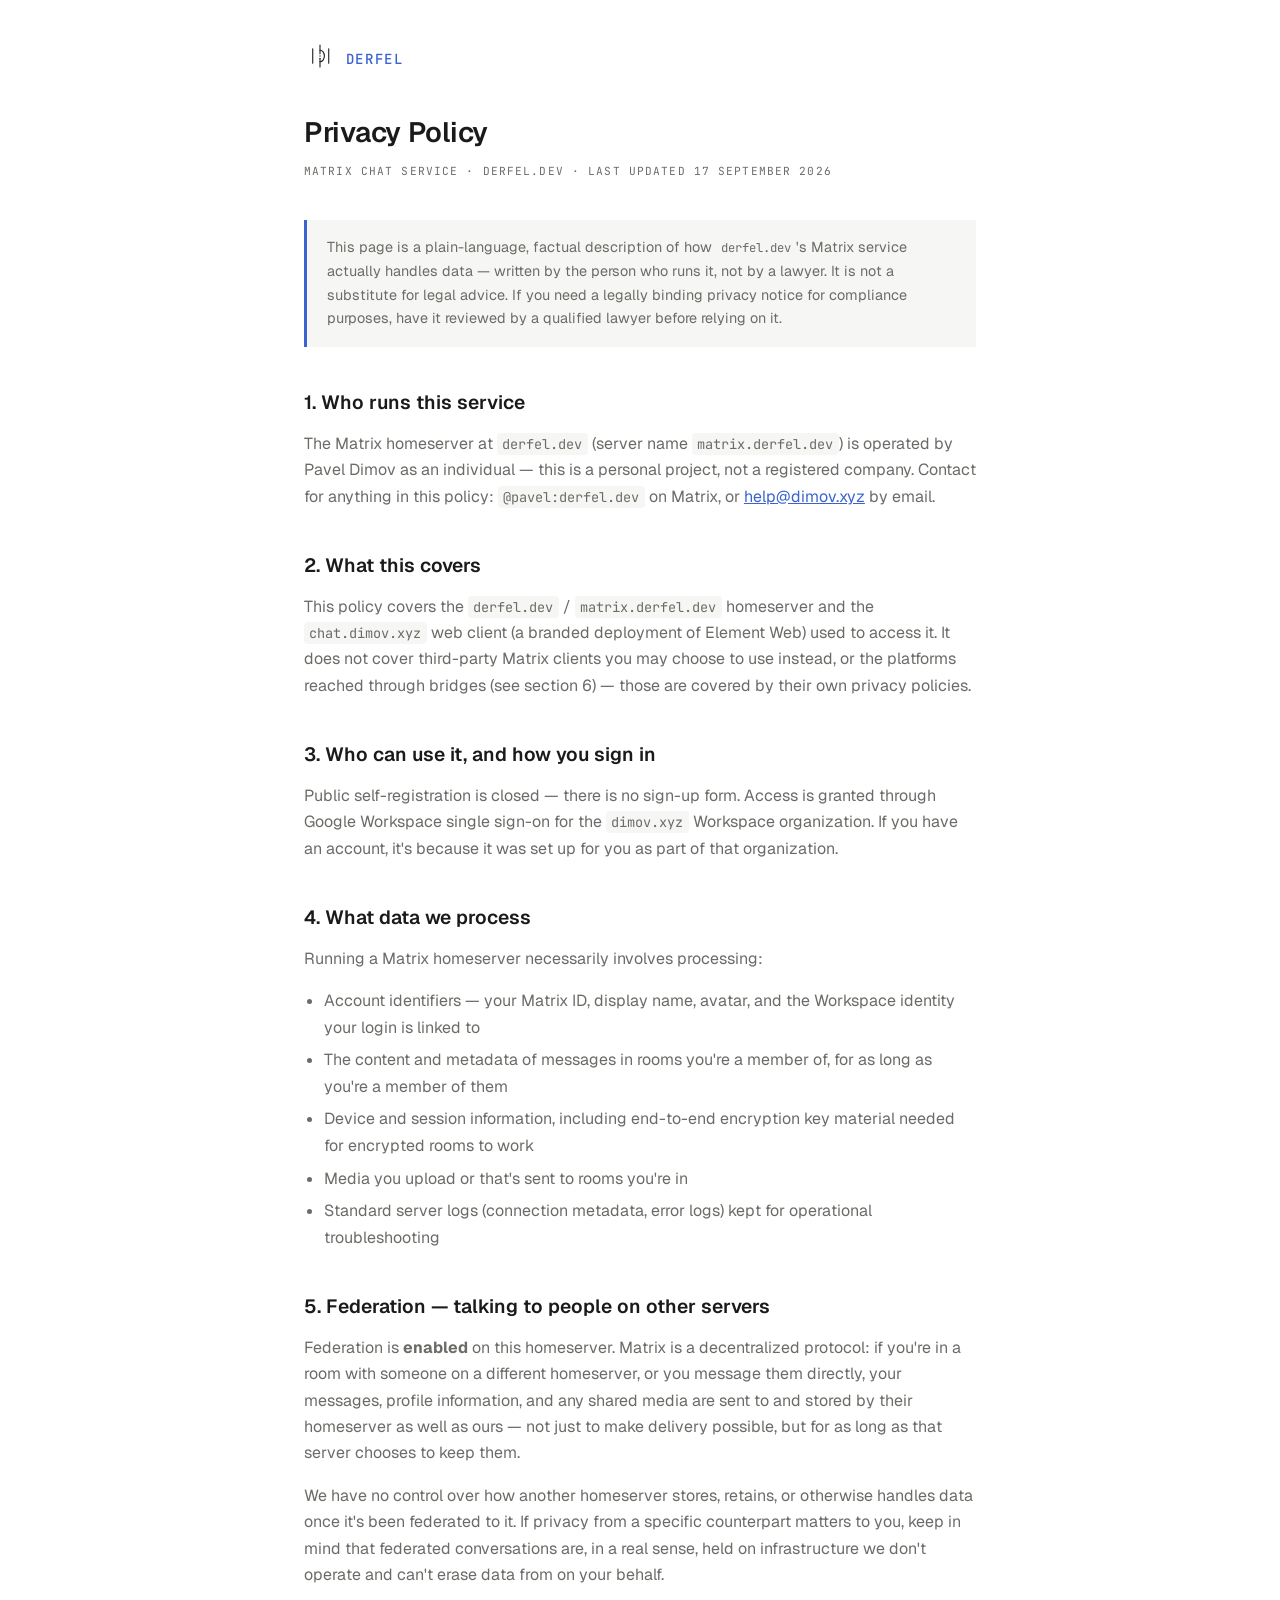
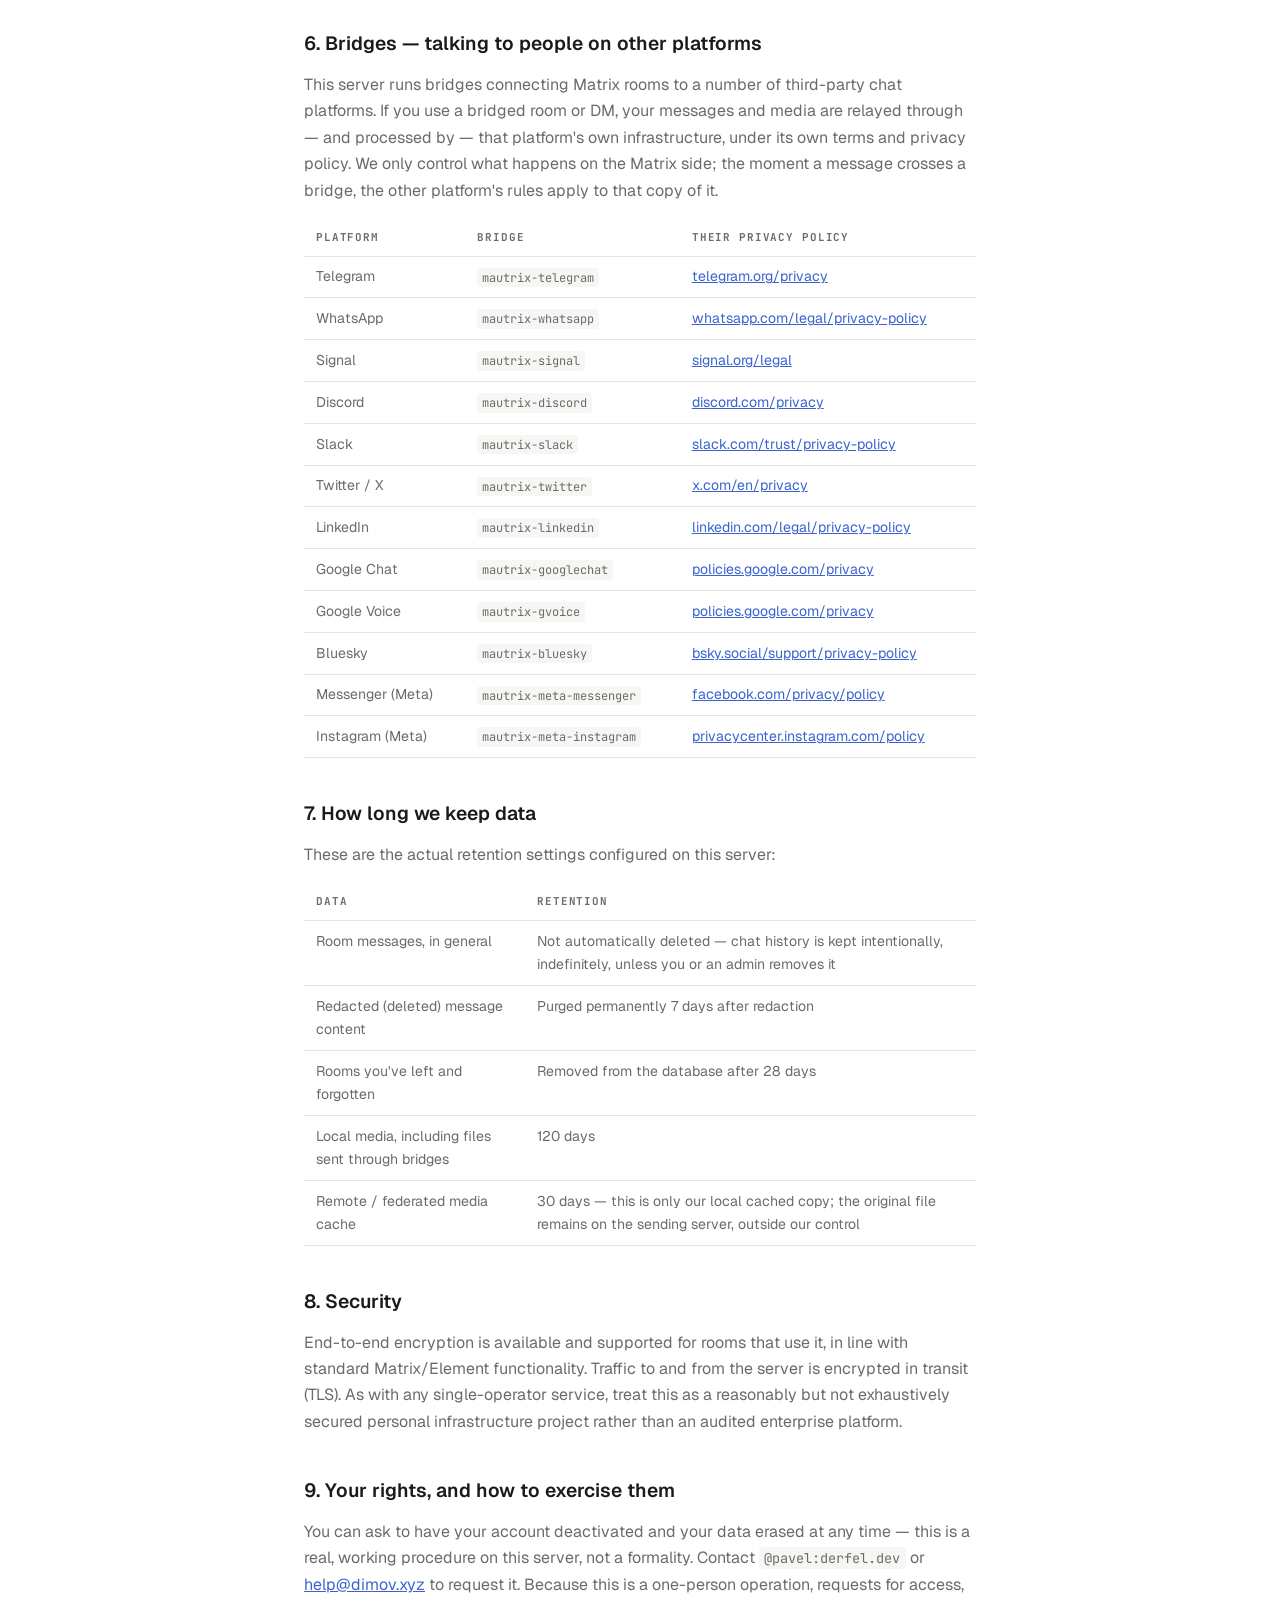
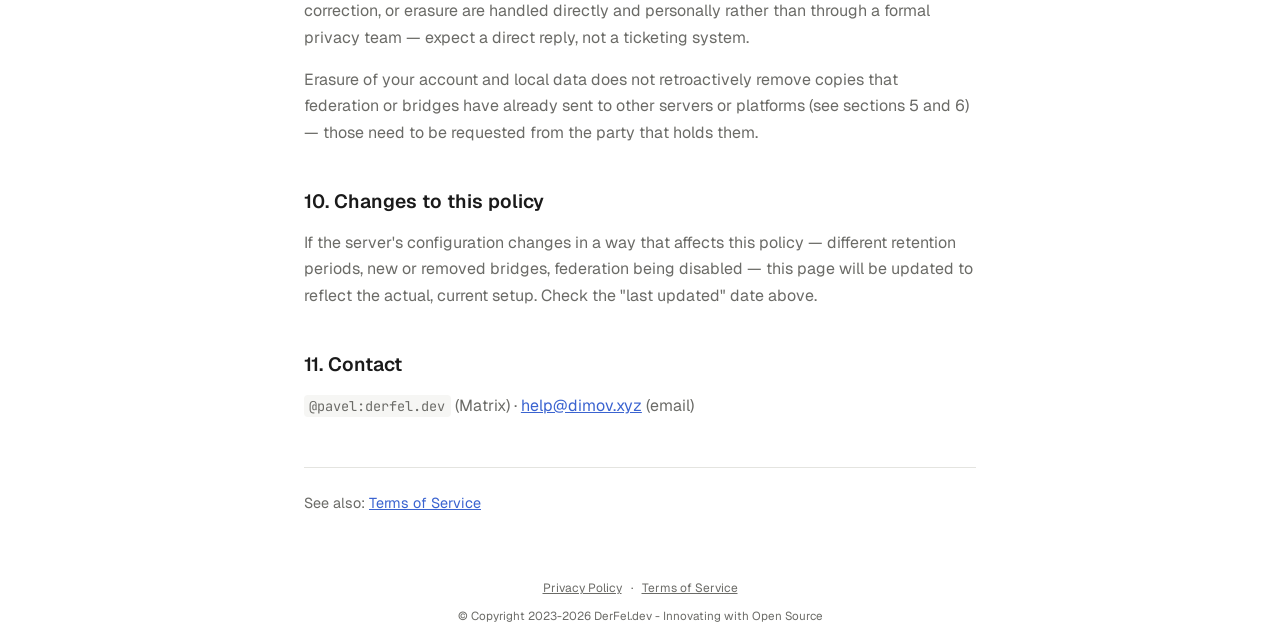
==== privacy-policy/index.html @ 2b3cd27b "Add Matrix-specific Privacy Policy and Terms of Service pages Covers the actual homeserver configura" ====
<!DOCTYPE html>
<html lang="en">

<head>
    <meta charset="UTF-8">
    <meta name="viewport" content="width=device-width, initial-scale=1.0">
    <title>Privacy Policy | DERFEL Matrix Chat</title>
    <meta name="description" content="Privacy Policy for the DERFEL Matrix homeserver at derfel.dev — federation, bridges, data retention, and how to request erasure.">
    <link rel="canonical" href="https://derfel.dev/privacy-policy/">

    <link rel="icon" type="image/svg+xml" href="/images/favicon.svg" media="(prefers-color-scheme: light)">
    <link rel="icon" type="image/svg+xml" href="/images/favicon-dark.svg" media="(prefers-color-scheme: dark)">
    <link rel="icon" type="image/png" sizes="32x32" href="/images/favicon-32x32.png">
    <link rel="apple-touch-icon" sizes="180x180" href="/images/apple-touch-icon.png">
    <link rel="manifest" href="/site.webmanifest">
    <meta name="color-scheme" content="light dark">
    <meta name="theme-color" content="#FFFFFF" media="(prefers-color-scheme: light)">
    <meta name="theme-color" content="#141414" media="(prefers-color-scheme: dark)">

    <link rel="stylesheet" href="/styles/style.css">

    <meta property="og:site_name" content="DERFEL">
    <meta property="og:type" content="website">
    <meta property="og:title" content="Privacy Policy | DERFEL Matrix Chat">
    <meta property="og:description" content="How the DERFEL Matrix homeserver at derfel.dev handles your data — federation, bridges, retention, and erasure requests.">
    <meta property="og:url" content="https://derfel.dev/privacy-policy/">
    <meta property="og:image" content="https://derfel.dev/images/derfel-og.jpg">
</head>

<body>
    <a class="site-header" href="/">
        <picture>
            <source srcset="/images/derfel-mark-dark.svg" media="(prefers-color-scheme: dark)">
            <img src="/images/derfel-mark.svg" alt="" width="44" height="44">
        </picture>
        <span class="wordmark">DERFEL</span>
    </a>

    <main class="page">
        <h1>Privacy Policy</h1>
        <p class="updated">Matrix chat service · derfel.dev · Last updated 17 September 2026</p>

        <div class="notice">
            This page is a plain-language, factual description of how <code>derfel.dev</code>'s
            Matrix service actually handles data — written by the person who runs it, not by a
            lawyer. It is not a substitute for legal advice. If you need a legally binding privacy
            notice for compliance purposes, have it reviewed by a qualified lawyer before relying
            on it.
        </div>

        <h2>1. Who runs this service</h2>
        <p>
            The Matrix homeserver at <code>derfel.dev</code> (server name <code>matrix.derfel.dev</code>)
            is operated by Pavel Dimov as an individual — this is a personal project, not a
            registered company. Contact for anything in this policy: <code>@pavel:derfel.dev</code>
            on Matrix, or <a href="mailto:help@dimov.xyz">help@dimov.xyz</a> by email.
        </p>

        <h2>2. What this covers</h2>
        <p>
            This policy covers the <code>derfel.dev</code> / <code>matrix.derfel.dev</code>
            homeserver and the <code>chat.dimov.xyz</code> web client (a branded deployment of
            Element Web) used to access it. It does not cover third-party Matrix clients you may
            choose to use instead, or the platforms reached through bridges (see section 6) —
            those are covered by their own privacy policies.
        </p>

        <h2>3. Who can use it, and how you sign in</h2>
        <p>
            Public self-registration is closed — there is no sign-up form. Access is granted
            through Google Workspace single sign-on for the <code>dimov.xyz</code> Workspace
            organization. If you have an account, it's because it was set up for you as part of
            that organization.
        </p>

        <h2>4. What data we process</h2>
        <p>Running a Matrix homeserver necessarily involves processing:</p>
        <ul>
            <li>Account identifiers — your Matrix ID, display name, avatar, and the Workspace
                identity your login is linked to</li>
            <li>The content and metadata of messages in rooms you're a member of, for as long as
                you're a member of them</li>
            <li>Device and session information, including end-to-end encryption key material
                needed for encrypted rooms to work</li>
            <li>Media you upload or that's sent to rooms you're in</li>
            <li>Standard server logs (connection metadata, error logs) kept for operational
                troubleshooting</li>
        </ul>

        <h2>5. Federation — talking to people on other servers</h2>
        <p>
            Federation is <strong>enabled</strong> on this homeserver. Matrix is a decentralized
            protocol: if you're in a room with someone on a different homeserver, or you message
            them directly, your messages, profile information, and any shared media are sent to
            and stored by their homeserver as well as ours — not just to make delivery possible,
            but for as long as that server chooses to keep them.
        </p>
        <p>
            We have no control over how another homeserver stores, retains, or otherwise handles
            data once it's been federated to it. If privacy from a specific counterpart matters to
            you, keep in mind that federated conversations are, in a real sense, held on
            infrastructure we don't operate and can't erase data from on your behalf.
        </p>

        <h2 id="bridges">6. Bridges — talking to people on other platforms</h2>
        <p>
            This server runs bridges connecting Matrix rooms to a number of third-party chat
            platforms. If you use a bridged room or DM, your messages and media are relayed
            through — and processed by — that platform's own infrastructure, under its own terms
            and privacy policy. We only control what happens on the Matrix side; the moment a
            message crosses a bridge, the other platform's rules apply to that copy of it.
        </p>
        <table>
            <thead>
                <tr><th>Platform</th><th>Bridge</th><th>Their privacy policy</th></tr>
            </thead>
            <tbody>
                <tr><td>Telegram</td><td><code>mautrix-telegram</code></td><td><a href="https://telegram.org/privacy" target="_blank" rel="noopener">telegram.org/privacy</a></td></tr>
                <tr><td>WhatsApp</td><td><code>mautrix-whatsapp</code></td><td><a href="https://www.whatsapp.com/legal/privacy-policy" target="_blank" rel="noopener">whatsapp.com/legal/privacy-policy</a></td></tr>
                <tr><td>Signal</td><td><code>mautrix-signal</code></td><td><a href="https://signal.org/legal/" target="_blank" rel="noopener">signal.org/legal</a></td></tr>
                <tr><td>Discord</td><td><code>mautrix-discord</code></td><td><a href="https://discord.com/privacy" target="_blank" rel="noopener">discord.com/privacy</a></td></tr>
                <tr><td>Slack</td><td><code>mautrix-slack</code></td><td><a href="https://slack.com/trust/privacy/privacy-policy" target="_blank" rel="noopener">slack.com/trust/privacy-policy</a></td></tr>
                <tr><td>Twitter / X</td><td><code>mautrix-twitter</code></td><td><a href="https://x.com/en/privacy" target="_blank" rel="noopener">x.com/en/privacy</a></td></tr>
                <tr><td>LinkedIn</td><td><code>mautrix-linkedin</code></td><td><a href="https://www.linkedin.com/legal/privacy-policy" target="_blank" rel="noopener">linkedin.com/legal/privacy-policy</a></td></tr>
                <tr><td>Google Chat</td><td><code>mautrix-googlechat</code></td><td><a href="https://policies.google.com/privacy" target="_blank" rel="noopener">policies.google.com/privacy</a></td></tr>
                <tr><td>Google Voice</td><td><code>mautrix-gvoice</code></td><td><a href="https://policies.google.com/privacy" target="_blank" rel="noopener">policies.google.com/privacy</a></td></tr>
                <tr><td>Bluesky</td><td><code>mautrix-bluesky</code></td><td><a href="https://bsky.social/about/support/privacy-policy" target="_blank" rel="noopener">bsky.social/support/privacy-policy</a></td></tr>
                <tr><td>Messenger (Meta)</td><td><code>mautrix-meta-messenger</code></td><td><a href="https://www.facebook.com/privacy/policy/" target="_blank" rel="noopener">facebook.com/privacy/policy</a></td></tr>
                <tr><td>Instagram (Meta)</td><td><code>mautrix-meta-instagram</code></td><td><a href="https://privacycenter.instagram.com/policy/" target="_blank" rel="noopener">privacycenter.instagram.com/policy</a></td></tr>
            </tbody>
        </table>

        <h2>7. How long we keep data</h2>
        <p>These are the actual retention settings configured on this server:</p>
        <table>
            <thead>
                <tr><th>Data</th><th>Retention</th></tr>
            </thead>
            <tbody>
                <tr><td>Room messages, in general</td><td>Not automatically deleted — chat history is kept intentionally, indefinitely, unless you or an admin removes it</td></tr>
                <tr><td>Redacted (deleted) message content</td><td>Purged permanently 7 days after redaction</td></tr>
                <tr><td>Rooms you've left and forgotten</td><td>Removed from the database after 28 days</td></tr>
                <tr><td>Local media, including files sent through bridges</td><td>120 days</td></tr>
                <tr><td>Remote / federated media cache</td><td>30 days — this is only our local cached copy; the original file remains on the sending server, outside our control</td></tr>
            </tbody>
        </table>

        <h2>8. Security</h2>
        <p>
            End-to-end encryption is available and supported for rooms that use it, in line with
            standard Matrix/Element functionality. Traffic to and from the server is encrypted in
            transit (TLS). As with any single-operator service, treat this as a reasonably but not
            exhaustively secured personal infrastructure project rather than an audited enterprise
            platform.
        </p>

        <h2>9. Your rights, and how to exercise them</h2>
        <p>
            You can ask to have your account deactivated and your data erased at any time — this
            is a real, working procedure on this server, not a formality. Contact
            <code>@pavel:derfel.dev</code> or <a href="mailto:help@dimov.xyz">help@dimov.xyz</a>
            to request it. Because this is a one-person operation, requests for access,
            correction, or erasure are handled directly and personally rather than through a
            formal privacy team — expect a direct reply, not a ticketing system.
        </p>
        <p>
            Erasure of your account and local data does not retroactively remove copies that
            federation or bridges have already sent to other servers or platforms (see sections 5
            and 6) — those need to be requested from the party that holds them.
        </p>

        <h2>10. Changes to this policy</h2>
        <p>
            If the server's configuration changes in a way that affects this policy — different
            retention periods, new or removed bridges, federation being disabled — this page will
            be updated to reflect the actual, current setup. Check the "last updated" date above.
        </p>

        <h2>11. Contact</h2>
        <p>
            <code>@pavel:derfel.dev</code> (Matrix) · <a href="mailto:help@dimov.xyz">help@dimov.xyz</a> (email)
        </p>

        <div class="see-also">
            See also: <a href="/terms-of-service/">Terms of Service</a>
        </div>
    </main>

    <footer>
        <div class="footer-links">
            <a href="/privacy-policy/">Privacy Policy</a>
            <span>·</span>
            <a href="/terms-of-service/">Terms of Service</a>
        </div>
        <small>
            &copy; Copyright 2023-2026 DerFel.dev - Innovating with Open Source
        </small>
    </footer>
</body>

</html>
---- styles/style.css ----
@import url("https://fonts.bunny.net/css2?family=Geist:wght@300;400;500;600;700&family=JetBrains+Mono:wght@400;500&display=swap");
* {
  margin: 0;
  padding: 0;
  box-sizing: border-box;
}

html {
  color-scheme: light dark;
}

body {
  font-size: 16px;
  font-family: 'Geist', sans-serif;
  color: #6B6B67;
  background-color: #FFFFFF;
  transition: background-color .3s ease, color .3s ease;
}

input, button {
  text-decoration: none;
  border: none;
}

input:focus, textarea:focus, select:focus {
  outline: none;
}

.wrapper {
  display: flex;
  flex-direction: column;
  justify-content: space-around;
  align-items: center;
  height: 100vh;
}

.container {
  width: 80%;
  max-width: 800px;
  margin-top: 3rem;
  display: flex;
  flex-direction: column;
  justify-content: center;
  align-items: center;
}

.container .logo {
  width: 280px;
  margin-bottom: 3rem;
}

@media (min-width: 768px) {
  .container .logo {
    width: 400px;
  }
}

.container .header h1 {
  text-align: center;
  font-weight: 300;
  margin-bottom: 1rem;
}

@media (min-width: 768px) {
  .container .header h1 {
    font-size: 2rem;
  }
}

.container .header b {
  font-family: 'JetBrains Mono', ui-monospace, monospace;
  font-weight: 500;
  letter-spacing: .12em;
  color: #3A63D0;
}

.container .header p {
  color: #3A63D0;
}

.container .header p {
  text-align: center;
  font-size: 16px;
  margin-bottom: 1.5rem;
}

@media (min-width: 768px) {
  .container .header p {
    font-size: 20px;
  }
}

.container .header .brand-tag {
  font-family: 'JetBrains Mono', ui-monospace, monospace;
  font-size: 11px;
  font-weight: 400;
  letter-spacing: .16em;
  color: #6B6B67;
  margin-top: -.5rem;
}

.container form {
  width: 70%;
  display: flex;
  flex-direction: column;
  justify-content: center;
  align-items: center;
}

@media (min-width: 768px) {
  .container form {
    flex-direction: row;
    justify-content: space-between;
    margin-bottom: 1.5rem;
  }
}

.container form .form-control {
  position: relative;
  width: 100%;
}

@media (min-width: 768px) {
  .container form .form-control {
    width: 70%;
  }
}

.container form .form-control input {
  width: 100%;
  padding: .8rem 2rem;
  border-radius: 2rem;
  border: 1px solid #c2d3ff;
  font-size: 14px;
}

.container form .form-control input::placeholder {
  color: #6B6B67;
  opacity: 0.4;
}

.container form .form-control small {
  position: absolute;
  top: 46px;
  left: 0px;
  color: #ff5263;
  width: 100%;
  text-align: center;
  padding-top: 4px;
  visibility: hidden;
}

@media (min-width: 768px) {
  .container form .form-control small {
    text-align: left;
    left: 30px;
  }
}

.container form .form-control.error input {
  border-color: #ff5263;
  margin-bottom: 1rem;
}

@media (min-width: 768px) {
  .container form .form-control.error input {
    margin-bottom: 0;
  }
}

.container form .form-control.error small {
  visibility: visible;
  font-size: 10px;
}

.container form button {
  cursor: pointer;
  margin-top: 1rem;
  width: 100%;
  padding: .8rem 0;
  border-radius: 2rem;
  background-color: #3A63D0;
  color: white;
  font-size: 14px;
  box-shadow: 6px 8px 10px rgba(170, 170, 170, 0.5);
}

@media (min-width: 768px) {
  .container form button {
    width: 30%;
    margin-left: 1rem;
    margin-top: 0;
    font-size: 16px;
  }
}

.container img {
  width: 80%;
  max-width: 700px;
  margin: 3rem 0 3rem;
}

footer {
  margin-bottom: 1rem;
  font-size: 14px;
}

footer small {
  display: block;
  text-align: center;
}

footer .social {
  display: flex;
  justify-content: center;
  align-items: center;
}

footer .social .social-link {
  display: inline-flex;
  align-items: center;
  justify-content: center;
  width: 2.75rem;
  height: 2.75rem;
  border-radius: 50%;
  border: 1px solid #8C8C87;
  color: #3A63D0;
  margin: 0 .5rem 1rem;
}

footer .social .social-link svg {
  display: block;
  width: 20px;
  height: 20px;
  fill: currentColor;
}

footer .social .social-link:hover,
footer .social .social-link:focus-visible {
  color: white;
  background-color: #3A63D0;
  outline: 2px solid #3A63D0;
  outline-offset: 2px;
}

.footer-links {
  text-align: center;
  font-size: 12px;
  margin-bottom: .75rem;
}

.footer-links a {
  color: #6B6B67;
  text-decoration: underline;
}

.footer-links span {
  color: #6B6B67;
  margin: 0 .5em;
}

/* Content pages (privacy policy, terms of service) */
.site-header {
  display: flex;
  align-items: center;
  gap: .6em;
  max-width: 720px;
  margin: 0 auto;
  padding: 2.5rem 1.5rem 0;
  text-decoration: none;
}

.site-header img {
  width: 32px;
  height: 32px;
}

.site-header .wordmark {
  font-family: 'JetBrains Mono', ui-monospace, monospace;
  font-weight: 500;
  letter-spacing: .12em;
  font-size: 14px;
  color: #3A63D0;
  text-decoration: none;
}

.page {
  max-width: 720px;
  margin: 0 auto;
  padding: 2rem 1.5rem 4rem;
  line-height: 1.65;
}

.page h1 {
  font-size: 1.75rem;
  font-weight: 600;
  letter-spacing: -.01em;
  margin-bottom: .4rem;
  color: #1A1A1A;
}

.page .updated {
  font-family: 'JetBrains Mono', ui-monospace, monospace;
  font-size: .7rem;
  letter-spacing: .1em;
  text-transform: uppercase;
  color: #6B6B67;
  margin-bottom: 2.5rem;
}

.page h2 {
  font-size: 1.2rem;
  font-weight: 600;
  margin: 2.5rem 0 .75rem;
  color: #1A1A1A;
}

.page h3 {
  font-size: 1rem;
  font-weight: 600;
  margin: 1.5rem 0 .5rem;
  color: #1A1A1A;
}

.page p, .page ul, .page ol {
  margin-bottom: 1rem;
}

.page ul, .page ol {
  padding-left: 1.25rem;
}

.page li {
  margin-bottom: .4rem;
}

.page a {
  color: #3A63D0;
}

.page table {
  width: 100%;
  border-collapse: collapse;
  margin: .5rem 0 1.5rem;
  font-size: .88rem;
}

.page th, .page td {
  text-align: left;
  padding: .55rem .75rem;
  border-bottom: 1px solid #E4E4E0;
  vertical-align: top;
}

.page th {
  font-family: 'JetBrains Mono', ui-monospace, monospace;
  font-size: .68rem;
  letter-spacing: .08em;
  text-transform: uppercase;
  color: #6B6B67;
}

.page code {
  font-family: 'JetBrains Mono', ui-monospace, monospace;
  font-size: .85em;
  background: #F6F6F4;
  padding: .15em .4em;
  border-radius: 4px;
}

.page .notice {
  background: #F6F6F4;
  border-left: 3px solid #3A63D0;
  padding: 1rem 1.25rem;
  margin: 1.5rem 0;
  font-size: .9rem;
}

.page .see-also {
  margin-top: 3rem;
  padding-top: 1.5rem;
  border-top: 1px solid #E4E4E0;
  font-size: .9rem;
}

@media (prefers-color-scheme: dark) {
  body {
    background-color: #141414;
    color: #8C8C87;
  }

  .container .header b {
    color: #7AA2F7;
  }

  .container .header p {
    color: #7AA2F7;
  }

  .container .header .brand-tag {
    color: #8C8C87;
  }

  footer .social .social-link {
    border-color: #6B6B67;
    color: #7AA2F7;
  }

  footer .social .social-link:hover,
  footer .social .social-link:focus-visible {
    color: #141414;
    background-color: #7AA2F7;
    outline-color: #7AA2F7;
  }

  .site-header .wordmark {
    color: #7AA2F7;
  }

  .page h1, .page h2, .page h3 {
    color: #E8E8E5;
  }

  .page .updated {
    color: #8C8C87;
  }

  .page a {
    color: #7AA2F7;
  }

  .page th, .page td {
    border-bottom-color: #2B2B2B;
  }

  .page code {
    background: #191919;
  }

  .page .notice {
    background: #191919;
    border-left-color: #7AA2F7;
  }

  .page .see-also {
    border-top-color: #2B2B2B;
  }

  .footer-links a {
    color: #8C8C87;
  }
}
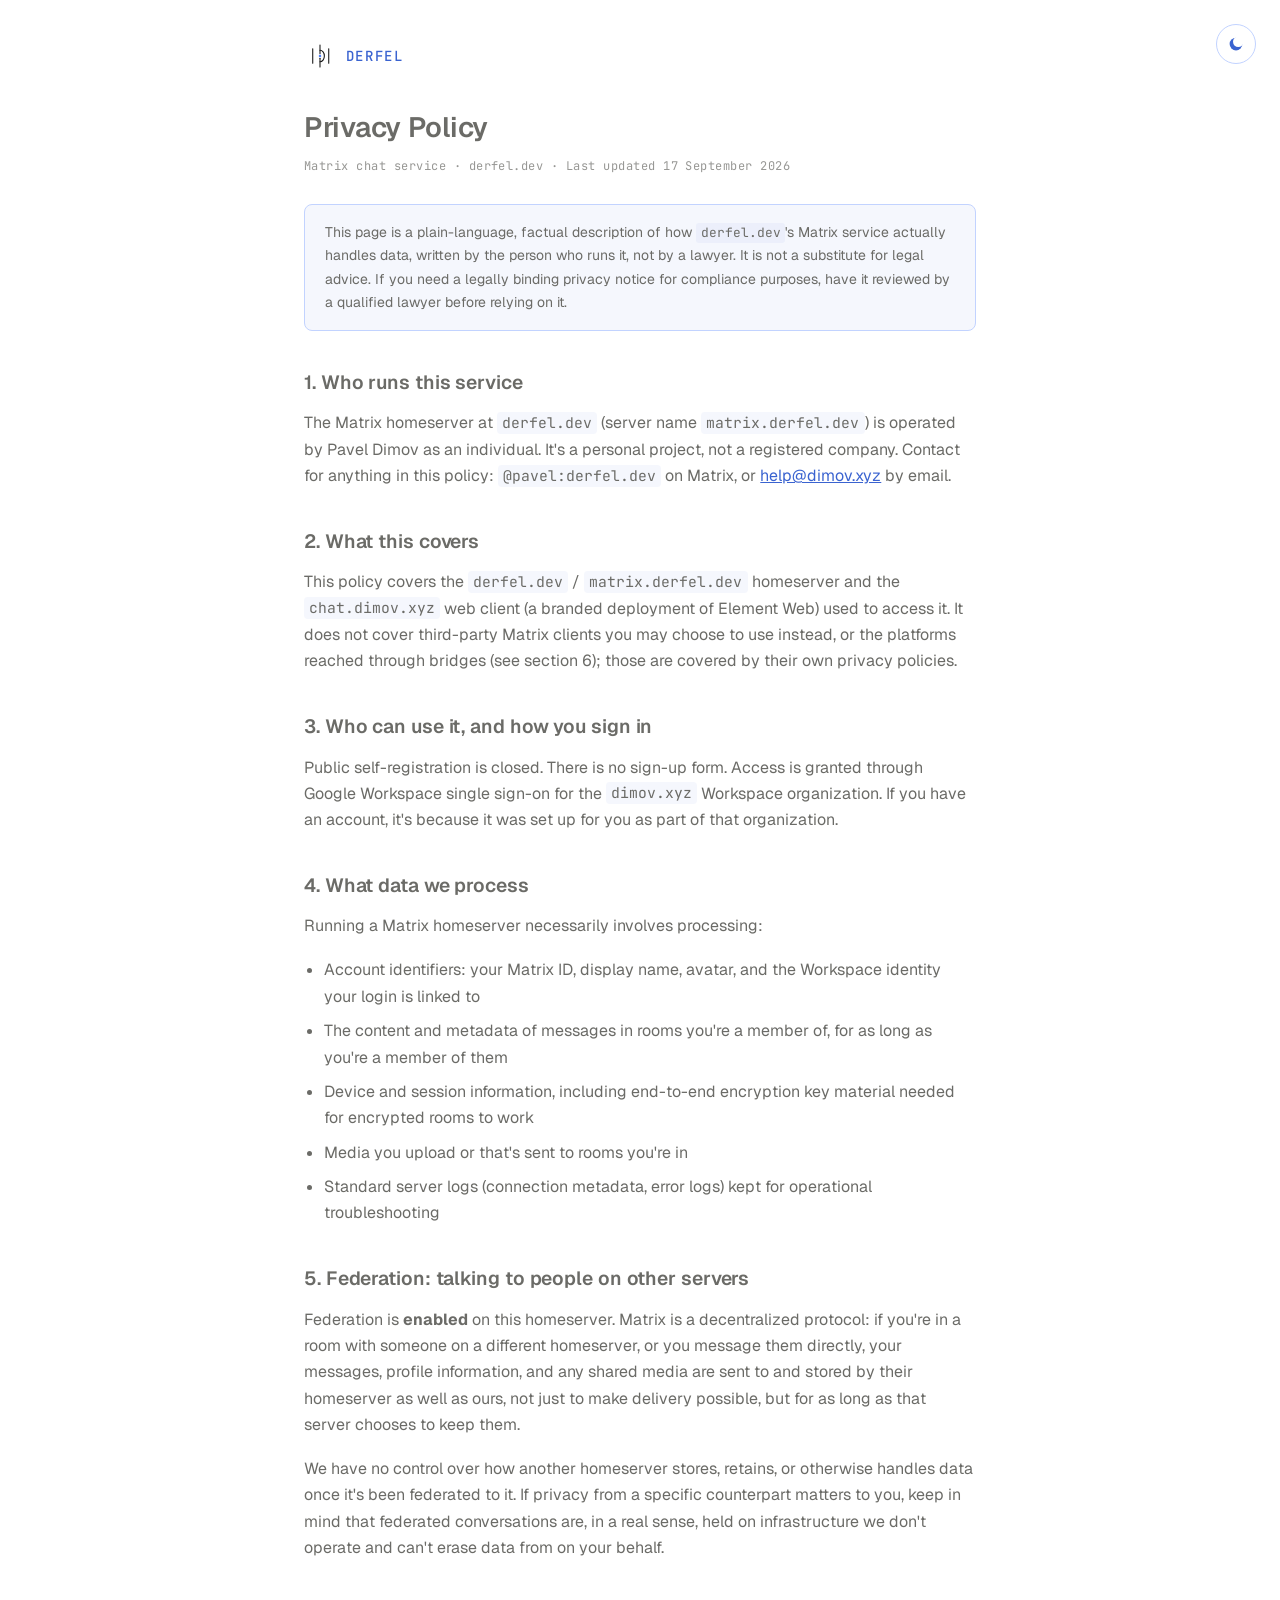
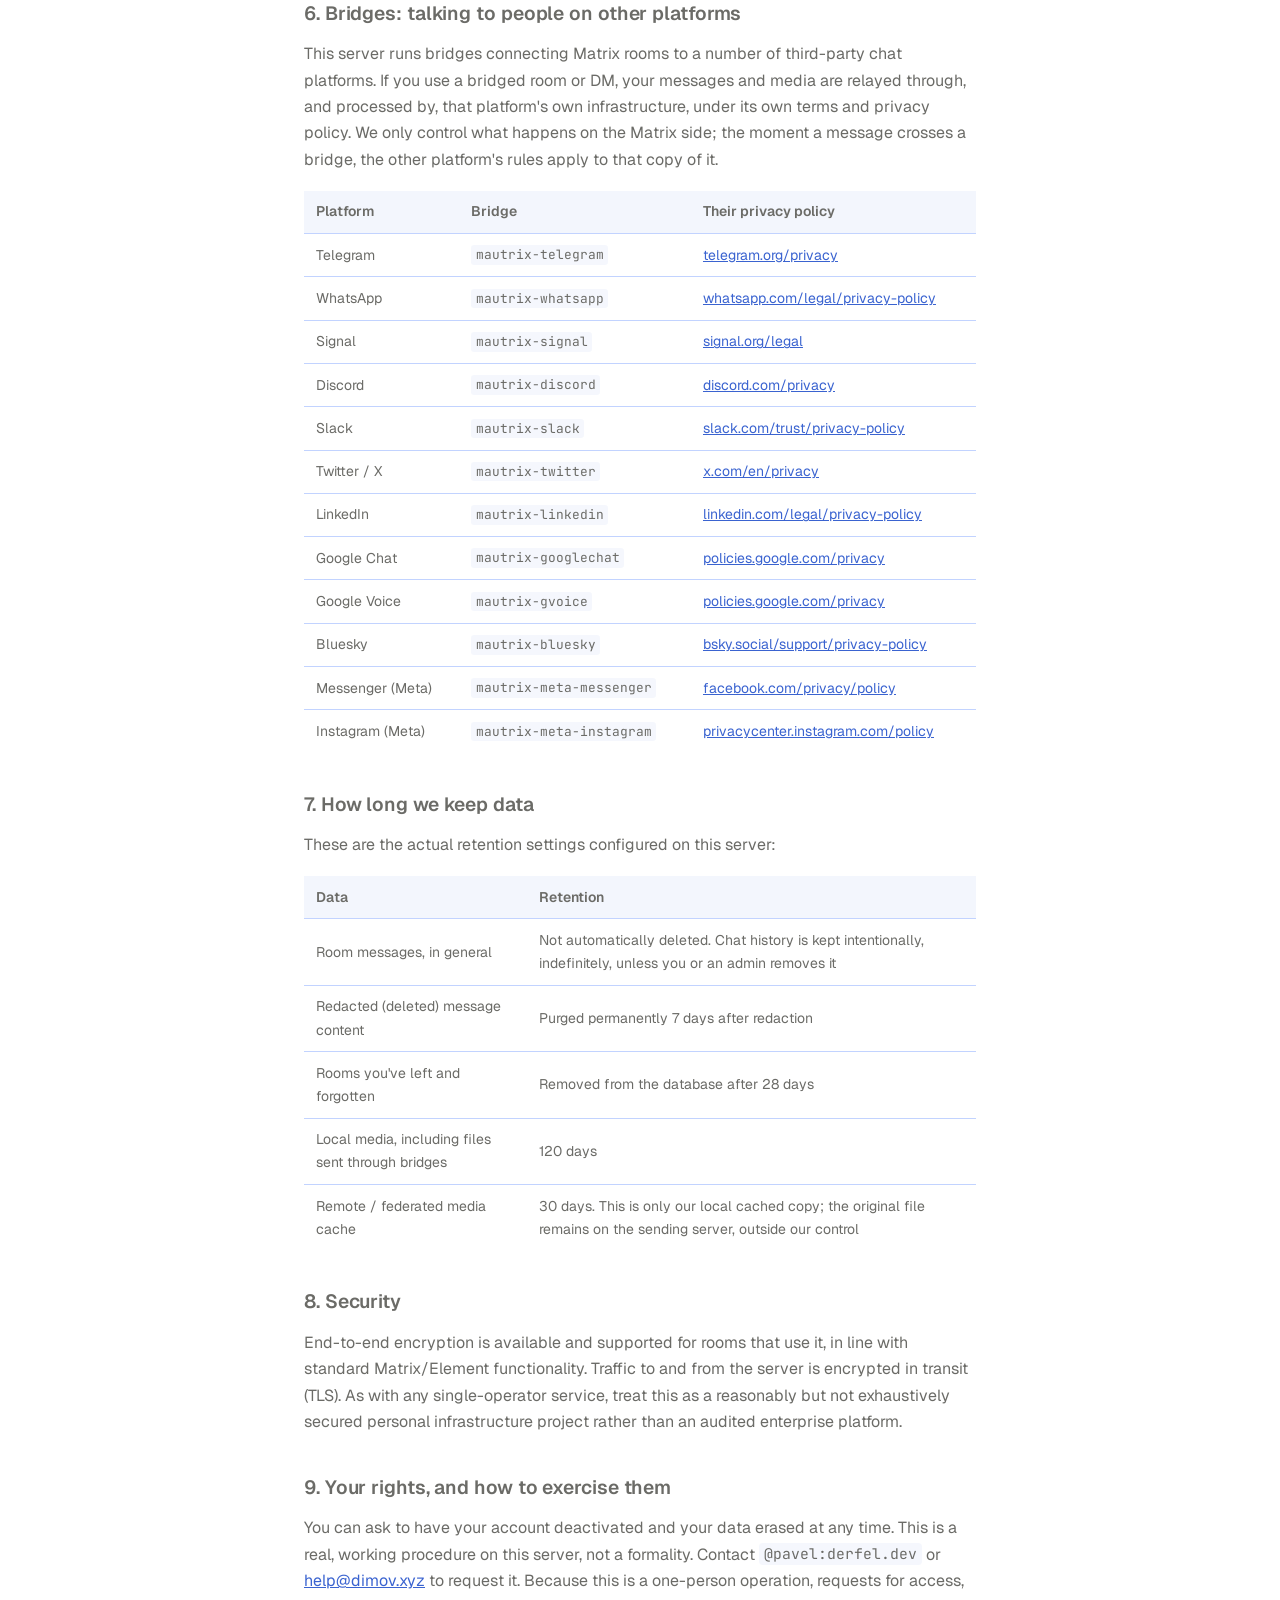
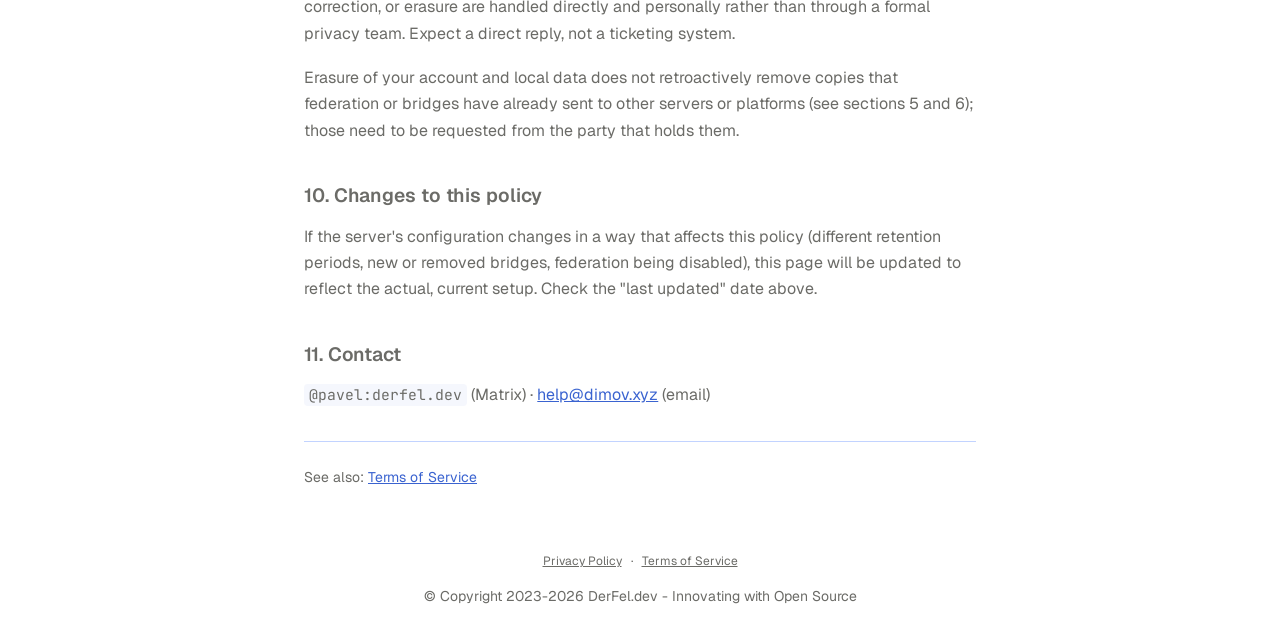
==== commit 9c5b676e: "Redesign: animated logo, theme toggle, and reworked legal pages Implements the design handoff bundle" ====
--- a/privacy-policy/index.html
+++ b/privacy-policy/index.html
@@ -18,6 +18,7 @@
     <meta name="theme-color" content="#141414" media="(prefers-color-scheme: dark)">
 
     <link rel="stylesheet" href="/styles/style.css">
+    <script src="/scripts/theme.js"></script>
 
     <meta property="og:site_name" content="DERFEL">
     <meta property="og:type" content="website">
@@ -25,177 +26,201 @@
     <meta property="og:description" content="How the DERFEL Matrix homeserver at derfel.dev handles your data — federation, bridges, retention, and erasure requests.">
     <meta property="og:url" content="https://derfel.dev/privacy-policy/">
     <meta property="og:image" content="https://derfel.dev/images/derfel-og.jpg">
+
+    <meta name="twitter:card" content="summary_large_image">
+    <meta name="twitter:title" content="Privacy Policy | DERFEL Matrix Chat">
+    <meta name="twitter:description" content="How the DERFEL Matrix homeserver at derfel.dev handles your data — federation, bridges, retention, and erasure requests.">
+    <meta name="twitter:image" content="https://derfel.dev/images/derfel-og.jpg">
+
+    <script type="application/ld+json">
+    {
+      "@context": "https://schema.org",
+      "@type": "WebPage",
+      "name": "Privacy Policy",
+      "url": "https://derfel.dev/privacy-policy/",
+      "dateModified": "2026-09-17",
+      "isPartOf": { "@type": "WebSite", "name": "DERFEL", "url": "https://derfel.dev" }
+    }
+    </script>
 </head>
 
 <body>
-    <a class="site-header" href="/">
-        <picture>
-            <source srcset="/images/derfel-mark-dark.svg" media="(prefers-color-scheme: dark)">
-            <img src="/images/derfel-mark.svg" alt="" width="44" height="44">
-        </picture>
-        <span class="wordmark">DERFEL</span>
-    </a>
-
-    <main class="page">
-        <h1>Privacy Policy</h1>
-        <p class="updated">Matrix chat service · derfel.dev · Last updated 17 September 2026</p>
-
-        <div class="notice">
-            This page is a plain-language, factual description of how <code>derfel.dev</code>'s
-            Matrix service actually handles data — written by the person who runs it, not by a
-            lawyer. It is not a substitute for legal advice. If you need a legally binding privacy
-            notice for compliance purposes, have it reviewed by a qualified lawyer before relying
-            on it.
-        </div>
-
-        <h2>1. Who runs this service</h2>
-        <p>
-            The Matrix homeserver at <code>derfel.dev</code> (server name <code>matrix.derfel.dev</code>)
-            is operated by Pavel Dimov as an individual — this is a personal project, not a
-            registered company. Contact for anything in this policy: <code>@pavel:derfel.dev</code>
-            on Matrix, or <a href="mailto:help@dimov.xyz">help@dimov.xyz</a> by email.
-        </p>
-
-        <h2>2. What this covers</h2>
-        <p>
-            This policy covers the <code>derfel.dev</code> / <code>matrix.derfel.dev</code>
-            homeserver and the <code>chat.dimov.xyz</code> web client (a branded deployment of
-            Element Web) used to access it. It does not cover third-party Matrix clients you may
-            choose to use instead, or the platforms reached through bridges (see section 6) —
-            those are covered by their own privacy policies.
-        </p>
-
-        <h2>3. Who can use it, and how you sign in</h2>
-        <p>
-            Public self-registration is closed — there is no sign-up form. Access is granted
-            through Google Workspace single sign-on for the <code>dimov.xyz</code> Workspace
-            organization. If you have an account, it's because it was set up for you as part of
-            that organization.
-        </p>
-
-        <h2>4. What data we process</h2>
-        <p>Running a Matrix homeserver necessarily involves processing:</p>
-        <ul>
-            <li>Account identifiers — your Matrix ID, display name, avatar, and the Workspace
-                identity your login is linked to</li>
-            <li>The content and metadata of messages in rooms you're a member of, for as long as
-                you're a member of them</li>
-            <li>Device and session information, including end-to-end encryption key material
-                needed for encrypted rooms to work</li>
-            <li>Media you upload or that's sent to rooms you're in</li>
-            <li>Standard server logs (connection metadata, error logs) kept for operational
-                troubleshooting</li>
-        </ul>
-
-        <h2>5. Federation — talking to people on other servers</h2>
-        <p>
-            Federation is <strong>enabled</strong> on this homeserver. Matrix is a decentralized
-            protocol: if you're in a room with someone on a different homeserver, or you message
-            them directly, your messages, profile information, and any shared media are sent to
-            and stored by their homeserver as well as ours — not just to make delivery possible,
-            but for as long as that server chooses to keep them.
-        </p>
-        <p>
-            We have no control over how another homeserver stores, retains, or otherwise handles
-            data once it's been federated to it. If privacy from a specific counterpart matters to
-            you, keep in mind that federated conversations are, in a real sense, held on
-            infrastructure we don't operate and can't erase data from on your behalf.
-        </p>
-
-        <h2 id="bridges">6. Bridges — talking to people on other platforms</h2>
-        <p>
-            This server runs bridges connecting Matrix rooms to a number of third-party chat
-            platforms. If you use a bridged room or DM, your messages and media are relayed
-            through — and processed by — that platform's own infrastructure, under its own terms
-            and privacy policy. We only control what happens on the Matrix side; the moment a
-            message crosses a bridge, the other platform's rules apply to that copy of it.
-        </p>
-        <table>
-            <thead>
-                <tr><th>Platform</th><th>Bridge</th><th>Their privacy policy</th></tr>
-            </thead>
-            <tbody>
-                <tr><td>Telegram</td><td><code>mautrix-telegram</code></td><td><a href="https://telegram.org/privacy" target="_blank" rel="noopener">telegram.org/privacy</a></td></tr>
-                <tr><td>WhatsApp</td><td><code>mautrix-whatsapp</code></td><td><a href="https://www.whatsapp.com/legal/privacy-policy" target="_blank" rel="noopener">whatsapp.com/legal/privacy-policy</a></td></tr>
-                <tr><td>Signal</td><td><code>mautrix-signal</code></td><td><a href="https://signal.org/legal/" target="_blank" rel="noopener">signal.org/legal</a></td></tr>
-                <tr><td>Discord</td><td><code>mautrix-discord</code></td><td><a href="https://discord.com/privacy" target="_blank" rel="noopener">discord.com/privacy</a></td></tr>
-                <tr><td>Slack</td><td><code>mautrix-slack</code></td><td><a href="https://slack.com/trust/privacy/privacy-policy" target="_blank" rel="noopener">slack.com/trust/privacy-policy</a></td></tr>
-                <tr><td>Twitter / X</td><td><code>mautrix-twitter</code></td><td><a href="https://x.com/en/privacy" target="_blank" rel="noopener">x.com/en/privacy</a></td></tr>
-                <tr><td>LinkedIn</td><td><code>mautrix-linkedin</code></td><td><a href="https://www.linkedin.com/legal/privacy-policy" target="_blank" rel="noopener">linkedin.com/legal/privacy-policy</a></td></tr>
-                <tr><td>Google Chat</td><td><code>mautrix-googlechat</code></td><td><a href="https://policies.google.com/privacy" target="_blank" rel="noopener">policies.google.com/privacy</a></td></tr>
-                <tr><td>Google Voice</td><td><code>mautrix-gvoice</code></td><td><a href="https://policies.google.com/privacy" target="_blank" rel="noopener">policies.google.com/privacy</a></td></tr>
-                <tr><td>Bluesky</td><td><code>mautrix-bluesky</code></td><td><a href="https://bsky.social/about/support/privacy-policy" target="_blank" rel="noopener">bsky.social/support/privacy-policy</a></td></tr>
-                <tr><td>Messenger (Meta)</td><td><code>mautrix-meta-messenger</code></td><td><a href="https://www.facebook.com/privacy/policy/" target="_blank" rel="noopener">facebook.com/privacy/policy</a></td></tr>
-                <tr><td>Instagram (Meta)</td><td><code>mautrix-meta-instagram</code></td><td><a href="https://privacycenter.instagram.com/policy/" target="_blank" rel="noopener">privacycenter.instagram.com/policy</a></td></tr>
-            </tbody>
-        </table>
-
-        <h2>7. How long we keep data</h2>
-        <p>These are the actual retention settings configured on this server:</p>
-        <table>
-            <thead>
-                <tr><th>Data</th><th>Retention</th></tr>
-            </thead>
-            <tbody>
-                <tr><td>Room messages, in general</td><td>Not automatically deleted — chat history is kept intentionally, indefinitely, unless you or an admin removes it</td></tr>
-                <tr><td>Redacted (deleted) message content</td><td>Purged permanently 7 days after redaction</td></tr>
-                <tr><td>Rooms you've left and forgotten</td><td>Removed from the database after 28 days</td></tr>
-                <tr><td>Local media, including files sent through bridges</td><td>120 days</td></tr>
-                <tr><td>Remote / federated media cache</td><td>30 days — this is only our local cached copy; the original file remains on the sending server, outside our control</td></tr>
-            </tbody>
-        </table>
-
-        <h2>8. Security</h2>
-        <p>
-            End-to-end encryption is available and supported for rooms that use it, in line with
-            standard Matrix/Element functionality. Traffic to and from the server is encrypted in
-            transit (TLS). As with any single-operator service, treat this as a reasonably but not
-            exhaustively secured personal infrastructure project rather than an audited enterprise
-            platform.
-        </p>
-
-        <h2>9. Your rights, and how to exercise them</h2>
-        <p>
-            You can ask to have your account deactivated and your data erased at any time — this
-            is a real, working procedure on this server, not a formality. Contact
-            <code>@pavel:derfel.dev</code> or <a href="mailto:help@dimov.xyz">help@dimov.xyz</a>
-            to request it. Because this is a one-person operation, requests for access,
-            correction, or erasure are handled directly and personally rather than through a
-            formal privacy team — expect a direct reply, not a ticketing system.
-        </p>
-        <p>
-            Erasure of your account and local data does not retroactively remove copies that
-            federation or bridges have already sent to other servers or platforms (see sections 5
-            and 6) — those need to be requested from the party that holds them.
-        </p>
-
-        <h2>10. Changes to this policy</h2>
-        <p>
-            If the server's configuration changes in a way that affects this policy — different
-            retention periods, new or removed bridges, federation being disabled — this page will
-            be updated to reflect the actual, current setup. Check the "last updated" date above.
-        </p>
-
-        <h2>11. Contact</h2>
-        <p>
-            <code>@pavel:derfel.dev</code> (Matrix) · <a href="mailto:help@dimov.xyz">help@dimov.xyz</a> (email)
-        </p>
-
-        <div class="see-also">
-            See also: <a href="/terms-of-service/">Terms of Service</a>
-        </div>
-    </main>
-
-    <footer>
-        <div class="footer-links">
-            <a href="/privacy-policy/">Privacy Policy</a>
-            <span>·</span>
-            <a href="/terms-of-service/">Terms of Service</a>
-        </div>
-        <small>
-            &copy; Copyright 2023-2026 DerFel.dev - Innovating with Open Source
-        </small>
-    </footer>
+    <a class="skip-link" href="#main">Skip to content</a>
+
+    <div class="site">
+        <button class="theme-toggle" type="button" aria-label="Switch to dark theme">
+            <svg class="icon-sun" width="18" height="18" viewBox="0 0 24 24" fill="none" aria-hidden="true"><circle cx="12" cy="12" r="5" stroke="currentColor" stroke-width="1.8"/><line x1="12" y1="1.5" x2="12" y2="4" stroke="currentColor" stroke-width="1.8" stroke-linecap="round"/><line x1="12" y1="20" x2="12" y2="22.5" stroke="currentColor" stroke-width="1.8" stroke-linecap="round"/><line x1="1.5" y1="12" x2="4" y2="12" stroke="currentColor" stroke-width="1.8" stroke-linecap="round"/><line x1="20" y1="12" x2="22.5" y2="12" stroke="currentColor" stroke-width="1.8" stroke-linecap="round"/><line x1="4.4" y1="4.4" x2="6.1" y2="6.1" stroke="currentColor" stroke-width="1.8" stroke-linecap="round"/><line x1="17.9" y1="17.9" x2="19.6" y2="19.6" stroke="currentColor" stroke-width="1.8" stroke-linecap="round"/><line x1="4.4" y1="19.6" x2="6.1" y2="17.9" stroke="currentColor" stroke-width="1.8" stroke-linecap="round"/><line x1="17.9" y1="6.1" x2="19.6" y2="4.4" stroke="currentColor" stroke-width="1.8" stroke-linecap="round"/></svg>
+            <svg class="icon-moon" width="18" height="18" viewBox="0 0 24 24" aria-hidden="true"><mask id="derfel-moon-mask"><rect x="0" y="0" width="24" height="24" fill="#fff"/><circle cx="15" cy="9" r="7" fill="#000"/></mask><circle cx="12" cy="12" r="8.5" fill="currentColor" mask="url(#derfel-moon-mask)"/></svg>
+        </button>
+
+        <a class="site-header" href="/">
+            <svg viewBox="0 0 44 44" width="32" height="32" fill="none" aria-hidden="true">
+                <g stroke-width="1.5" stroke-linecap="round">
+                    <path d="M12 12v20"/><path d="M34 12v20"/><path d="M22 7v12"/><path d="M22 25v12"/>
+                    <path d="M22 14c3.31 0 6 3.58 6 8s-2.69 8-6 8"/>
+                </g>
+                <circle cx="22" cy="22" r="1.7"/>
+            </svg>
+            <span class="wordmark">DERFEL</span>
+        </a>
+
+        <main id="main" class="page">
+            <h1>Privacy Policy</h1>
+            <p class="updated">Matrix chat service &middot; derfel.dev &middot; Last updated 17 September 2026</p>
+
+            <div class="notice">
+                This page is a plain-language, factual description of how <code>derfel.dev</code>'s
+                Matrix service actually handles data, written by the person who runs it, not by a
+                lawyer. It is not a substitute for legal advice. If you need a legally binding privacy
+                notice for compliance purposes, have it reviewed by a qualified lawyer before relying
+                on it.
+            </div>
+
+            <h2>1. Who runs this service</h2>
+            <p>
+                The Matrix homeserver at <code>derfel.dev</code> (server name <code>matrix.derfel.dev</code>)
+                is operated by Pavel Dimov as an individual. It's a personal project, not a
+                registered company. Contact for anything in this policy: <code>@pavel:derfel.dev</code>
+                on Matrix, or <a href="mailto:help@dimov.xyz">help@dimov.xyz</a> by email.
+            </p>
+
+            <h2>2. What this covers</h2>
+            <p>
+                This policy covers the <code>derfel.dev</code> / <code>matrix.derfel.dev</code>
+                homeserver and the <code>chat.dimov.xyz</code> web client (a branded deployment of
+                Element Web) used to access it. It does not cover third-party Matrix clients you may
+                choose to use instead, or the platforms reached through bridges (see section 6);
+                those are covered by their own privacy policies.
+            </p>
+
+            <h2>3. Who can use it, and how you sign in</h2>
+            <p>
+                Public self-registration is closed. There is no sign-up form. Access is granted
+                through Google Workspace single sign-on for the <code>dimov.xyz</code> Workspace
+                organization. If you have an account, it's because it was set up for you as part of
+                that organization.
+            </p>
+
+            <h2>4. What data we process</h2>
+            <p>Running a Matrix homeserver necessarily involves processing:</p>
+            <ul>
+                <li>Account identifiers: your Matrix ID, display name, avatar, and the Workspace identity your login is linked to</li>
+                <li>The content and metadata of messages in rooms you're a member of, for as long as you're a member of them</li>
+                <li>Device and session information, including end-to-end encryption key material needed for encrypted rooms to work</li>
+                <li>Media you upload or that's sent to rooms you're in</li>
+                <li>Standard server logs (connection metadata, error logs) kept for operational troubleshooting</li>
+            </ul>
+
+            <h2>5. Federation: talking to people on other servers</h2>
+            <p>
+                Federation is <strong>enabled</strong> on this homeserver. Matrix is a decentralized
+                protocol: if you're in a room with someone on a different homeserver, or you message
+                them directly, your messages, profile information, and any shared media are sent to
+                and stored by their homeserver as well as ours, not just to make delivery possible,
+                but for as long as that server chooses to keep them.
+            </p>
+            <p>
+                We have no control over how another homeserver stores, retains, or otherwise handles
+                data once it's been federated to it. If privacy from a specific counterpart matters to
+                you, keep in mind that federated conversations are, in a real sense, held on
+                infrastructure we don't operate and can't erase data from on your behalf.
+            </p>
+
+            <h2 id="bridges">6. Bridges: talking to people on other platforms</h2>
+            <p>
+                This server runs bridges connecting Matrix rooms to a number of third-party chat
+                platforms. If you use a bridged room or DM, your messages and media are relayed
+                through, and processed by, that platform's own infrastructure, under its own terms
+                and privacy policy. We only control what happens on the Matrix side; the moment a
+                message crosses a bridge, the other platform's rules apply to that copy of it.
+            </p>
+            <div class="table-wrap">
+                <table>
+                    <thead>
+                        <tr><th>Platform</th><th>Bridge</th><th>Their privacy policy</th></tr>
+                    </thead>
+                    <tbody>
+                        <tr><td>Telegram</td><td><code>mautrix-telegram</code></td><td><a href="https://telegram.org/privacy" target="_blank" rel="noopener">telegram.org/privacy</a></td></tr>
+                        <tr><td>WhatsApp</td><td><code>mautrix-whatsapp</code></td><td><a href="https://www.whatsapp.com/legal/privacy-policy" target="_blank" rel="noopener">whatsapp.com/legal/privacy-policy</a></td></tr>
+                        <tr><td>Signal</td><td><code>mautrix-signal</code></td><td><a href="https://signal.org/legal/" target="_blank" rel="noopener">signal.org/legal</a></td></tr>
+                        <tr><td>Discord</td><td><code>mautrix-discord</code></td><td><a href="https://discord.com/privacy" target="_blank" rel="noopener">discord.com/privacy</a></td></tr>
+                        <tr><td>Slack</td><td><code>mautrix-slack</code></td><td><a href="https://slack.com/trust/privacy/privacy-policy" target="_blank" rel="noopener">slack.com/trust/privacy-policy</a></td></tr>
+                        <tr><td>Twitter / X</td><td><code>mautrix-twitter</code></td><td><a href="https://x.com/en/privacy" target="_blank" rel="noopener">x.com/en/privacy</a></td></tr>
+                        <tr><td>LinkedIn</td><td><code>mautrix-linkedin</code></td><td><a href="https://www.linkedin.com/legal/privacy-policy" target="_blank" rel="noopener">linkedin.com/legal/privacy-policy</a></td></tr>
+                        <tr><td>Google Chat</td><td><code>mautrix-googlechat</code></td><td><a href="https://policies.google.com/privacy" target="_blank" rel="noopener">policies.google.com/privacy</a></td></tr>
+                        <tr><td>Google Voice</td><td><code>mautrix-gvoice</code></td><td><a href="https://policies.google.com/privacy" target="_blank" rel="noopener">policies.google.com/privacy</a></td></tr>
+                        <tr><td>Bluesky</td><td><code>mautrix-bluesky</code></td><td><a href="https://bsky.social/about/support/privacy-policy" target="_blank" rel="noopener">bsky.social/support/privacy-policy</a></td></tr>
+                        <tr><td>Messenger (Meta)</td><td><code>mautrix-meta-messenger</code></td><td><a href="https://www.facebook.com/privacy/policy/" target="_blank" rel="noopener">facebook.com/privacy/policy</a></td></tr>
+                        <tr><td>Instagram (Meta)</td><td><code>mautrix-meta-instagram</code></td><td><a href="https://privacycenter.instagram.com/policy/" target="_blank" rel="noopener">privacycenter.instagram.com/policy</a></td></tr>
+                    </tbody>
+                </table>
+            </div>
+
+            <h2>7. How long we keep data</h2>
+            <p>These are the actual retention settings configured on this server:</p>
+            <div class="table-wrap">
+                <table>
+                    <thead><tr><th>Data</th><th>Retention</th></tr></thead>
+                    <tbody>
+                        <tr><td>Room messages, in general</td><td>Not automatically deleted. Chat history is kept intentionally, indefinitely, unless you or an admin removes it</td></tr>
+                        <tr><td>Redacted (deleted) message content</td><td>Purged permanently 7 days after redaction</td></tr>
+                        <tr><td>Rooms you've left and forgotten</td><td>Removed from the database after 28 days</td></tr>
+                        <tr><td>Local media, including files sent through bridges</td><td>120 days</td></tr>
+                        <tr><td>Remote / federated media cache</td><td>30 days. This is only our local cached copy; the original file remains on the sending server, outside our control</td></tr>
+                    </tbody>
+                </table>
+            </div>
+
+            <h2>8. Security</h2>
+            <p>
+                End-to-end encryption is available and supported for rooms that use it, in line with
+                standard Matrix/Element functionality. Traffic to and from the server is encrypted in
+                transit (TLS). As with any single-operator service, treat this as a reasonably but not
+                exhaustively secured personal infrastructure project rather than an audited enterprise
+                platform.
+            </p>
+
+            <h2>9. Your rights, and how to exercise them</h2>
+            <p>
+                You can ask to have your account deactivated and your data erased at any time. This
+                is a real, working procedure on this server, not a formality. Contact
+                <code>@pavel:derfel.dev</code> or <a href="mailto:help@dimov.xyz">help@dimov.xyz</a>
+                to request it. Because this is a one-person operation, requests for access,
+                correction, or erasure are handled directly and personally rather than through a
+                formal privacy team. Expect a direct reply, not a ticketing system.
+            </p>
+            <p>
+                Erasure of your account and local data does not retroactively remove copies that
+                federation or bridges have already sent to other servers or platforms (see sections 5
+                and 6); those need to be requested from the party that holds them.
+            </p>
+
+            <h2>10. Changes to this policy</h2>
+            <p>
+                If the server's configuration changes in a way that affects this policy (different
+                retention periods, new or removed bridges, federation being disabled), this page will
+                be updated to reflect the actual, current setup. Check the "last updated" date above.
+            </p>
+
+            <h2>11. Contact</h2>
+            <p>
+                <code>@pavel:derfel.dev</code> (Matrix) &middot; <a href="mailto:help@dimov.xyz">help@dimov.xyz</a> (email)
+            </p>
+
+            <div class="see-also">
+                See also: <a href="/terms-of-service/">Terms of Service</a>
+            </div>
+        </main>
+
+        <footer class="site-footer">
+            <div class="footer-links">
+                <a href="/privacy-policy/">Privacy Policy</a>
+                <span>&middot;</span>
+                <a href="/terms-of-service/">Terms of Service</a>
+            </div>
+            <small class="copyright">&copy; Copyright 2023-<span data-year>2026</span> DerFel.dev - Innovating with Open Source</small>
+        </footer>
+    </div>
 </body>
 
 </html>
--- a/styles/style.css
+++ b/styles/style.css
@@ -1,452 +1,486 @@
 @import url("https://fonts.bunny.net/css2?family=Geist:wght@300;400;500;600;700&family=JetBrains+Mono:wght@400;500&display=swap");
+:root {
+  --bg: #FFFFFF;
+  --text: #6B6B67;
+  --accent: #3A63D0;
+  --border: hsl(223, 100%, 88%);
+  --icon-border: #8C8C87;
+  --glow: rgba(79, 125, 243, 0.1);
+  --stroke: #1A1A1A;
+  --core: #4F7DF3;
+  --toggle-hover-bg: #EDEEF0;
+  --toggle-hover-icon: #264A9E;
+  --notice-bg: rgba(58, 99, 208, 0.05);
+  --th-bg: rgba(58, 99, 208, 0.06);
+  --link-hover: #294FA8;
+  --on-accent: #FFFFFF;
+}
+
+html[data-theme=light] {
+  color-scheme: light;
+}
+
+html[data-theme=dark] {
+  --bg: #141414;
+  --text: #8C8C87;
+  --accent: #7AA2F7;
+  --border: #6B6B67;
+  --icon-border: #6B6B67;
+  --glow: rgba(122, 162, 247, 0.14);
+  --stroke: #E8E8E5;
+  --core: #7AA2F7;
+  --toggle-hover-bg: #1B1B1B;
+  --toggle-hover-icon: #5A82D6;
+  --notice-bg: rgba(122, 162, 247, 0.08);
+  --th-bg: rgba(122, 162, 247, 0.08);
+  --link-hover: #9FBBF9;
+  --on-accent: #141414;
+  color-scheme: dark;
+}
+
+@media (prefers-color-scheme: dark) {
+  html:not([data-theme]) {
+    --bg: #141414;
+    --text: #8C8C87;
+    --accent: #7AA2F7;
+    --border: #6B6B67;
+    --icon-border: #6B6B67;
+    --glow: rgba(122, 162, 247, 0.14);
+    --stroke: #E8E8E5;
+    --core: #7AA2F7;
+    --toggle-hover-bg: #1B1B1B;
+    --toggle-hover-icon: #5A82D6;
+    --notice-bg: rgba(122, 162, 247, 0.08);
+    --th-bg: rgba(122, 162, 247, 0.08);
+    --link-hover: #9FBBF9;
+    --on-accent: #141414;
+    color-scheme: dark;
+  }
+}
+@keyframes derfel-fade-up {
+  from {
+    opacity: 0;
+    transform: translateY(10px);
+  }
+  to {
+    opacity: 1;
+    transform: translateY(0);
+  }
+}
+@keyframes derfel-draw {
+  to {
+    stroke-dashoffset: 0;
+  }
+}
+@keyframes derfel-core-in {
+  from {
+    opacity: 0;
+    transform: scale(0);
+  }
+  to {
+    opacity: 1;
+    transform: scale(1);
+  }
+}
+@keyframes derfel-core-pulse {
+  0%, 100% {
+    transform: scale(1);
+    filter: drop-shadow(0 0 0px currentColor);
+  }
+  50% {
+    transform: scale(1.35);
+    filter: drop-shadow(0 0 4px currentColor);
+  }
+}
 * {
   margin: 0;
   padding: 0;
   box-sizing: border-box;
 }
 
-html {
-  color-scheme: light dark;
-}
-
 body {
+  font-family: "Geist", sans-serif;
   font-size: 16px;
-  font-family: 'Geist', sans-serif;
-  color: #6B6B67;
-  background-color: #FFFFFF;
-  transition: background-color .3s ease, color .3s ease;
-}
-
-input, button {
-  text-decoration: none;
-  border: none;
-}
-
-input:focus, textarea:focus, select:focus {
-  outline: none;
-}
-
-.wrapper {
+  color: var(--text);
+  background-color: var(--bg);
+  transition: background-color 0.35s ease, color 0.35s ease;
+}
+
+.site {
+  position: relative;
+  min-height: 100vh;
   display: flex;
   flex-direction: column;
-  justify-content: space-around;
-  align-items: center;
-  height: 100vh;
-}
-
-.container {
-  width: 80%;
-  max-width: 800px;
-  margin-top: 3rem;
+}
+
+.skip-link {
+  position: absolute;
+  left: -9999px;
+  top: 0;
+  padding: 0.6rem 1rem;
+  background: var(--accent);
+  color: var(--on-accent);
+  border-radius: 0.4rem;
+  font-size: 14px;
+  z-index: 100;
+}
+.skip-link:focus {
+  left: 1rem;
+  top: 1rem;
+}
+
+.theme-toggle {
+  position: absolute;
+  top: 1.5rem;
+  right: 1.5rem;
+  z-index: 10;
+  width: 2.5rem;
+  height: 2.5rem;
+  border-radius: 50%;
+  border: 1px solid var(--border);
+  background: transparent;
+  color: var(--accent);
+  display: inline-flex;
+  align-items: center;
+  justify-content: center;
+  cursor: pointer;
+  transition: background-color 0.25s ease, color 0.25s ease, border-color 0.25s ease;
+}
+.theme-toggle:hover {
+  background-color: var(--toggle-hover-bg);
+  color: var(--toggle-hover-icon);
+  border-color: var(--accent);
+}
+.theme-toggle:focus-visible {
+  outline: 2px solid var(--accent);
+  outline-offset: 2px;
+}
+.theme-toggle svg {
+  display: block;
+}
+
+html[data-theme=light] .theme-toggle .icon-sun,
+html[data-theme=dark] .theme-toggle .icon-moon {
+  display: none;
+}
+
+html:not([data-theme]) .theme-toggle {
+  display: none;
+}
+
+.hero {
+  position: relative;
+  flex: 1;
+  width: 100%;
   display: flex;
   flex-direction: column;
+  align-items: center;
   justify-content: center;
-  align-items: center;
-}
-
-.container .logo {
-  width: 280px;
-  margin-bottom: 3rem;
-}
-
-@media (min-width: 768px) {
-  .container .logo {
-    width: 400px;
-  }
-}
-
-.container .header h1 {
-  text-align: center;
+  padding: 4rem 1.5rem;
+}
+
+.hero-glow {
+  position: absolute;
+  top: 50%;
+  left: 50%;
+  width: 520px;
+  height: 520px;
+  transform: translate(-50%, -56%);
+  background: radial-gradient(circle, var(--glow) 0%, transparent 68%);
+  pointer-events: none;
+}
+
+.hero-inner {
+  position: relative;
+  width: 100%;
+  max-width: 520px;
+  display: flex;
+  flex-direction: column;
+  align-items: center;
+  animation: derfel-fade-up 0.6s ease both;
+}
+
+.hero-logo {
+  width: 156px;
+  height: 156px;
+  margin-bottom: 2.25rem;
+}
+.hero-logo svg {
+  display: block;
+}
+.hero-logo g {
+  stroke: var(--stroke);
+  transition: stroke 0.35s ease;
+}
+.hero-logo path {
+  animation-name: derfel-draw;
+  animation-timing-function: ease-out;
+  animation-fill-mode: forwards;
+}
+.hero-logo path:nth-child(1) {
+  stroke-dasharray: 32;
+  stroke-dashoffset: 32;
+  animation-duration: 0.55s;
+  animation-delay: 0.1s;
+}
+.hero-logo path:nth-child(2) {
+  stroke-dasharray: 32;
+  stroke-dashoffset: 32;
+  animation-duration: 0.55s;
+  animation-delay: 0.22s;
+}
+.hero-logo path:nth-child(3) {
+  stroke-dasharray: 24;
+  stroke-dashoffset: 24;
+  animation-duration: 0.45s;
+  animation-delay: 0.34s;
+}
+.hero-logo path:nth-child(4) {
+  stroke-dasharray: 24;
+  stroke-dashoffset: 24;
+  animation-duration: 0.45s;
+  animation-delay: 0.46s;
+}
+.hero-logo path:nth-child(5) {
+  stroke-dasharray: 36;
+  stroke-dashoffset: 36;
+  animation-duration: 0.6s;
+  animation-delay: 0.58s;
+}
+.hero-logo circle {
+  fill: var(--core);
+  color: var(--core);
+  opacity: 0;
+  transform-origin: 22px 22px;
+  transition: fill 0.35s ease;
+  animation: derfel-core-in 0.35s ease-out 1.05s forwards, derfel-core-pulse 3.6s ease-in-out 1.4s infinite;
+}
+
+.hero-title {
+  font-family: "JetBrains Mono", ui-monospace, monospace;
+  font-weight: 500;
+  font-size: 26px;
+  letter-spacing: 0.06em;
+  color: var(--accent);
+  margin-bottom: 0.55rem;
+}
+
+.hero-sub {
   font-weight: 300;
-  margin-bottom: 1rem;
-}
-
-@media (min-width: 768px) {
-  .container .header h1 {
-    font-size: 2rem;
-  }
-}
-
-.container .header b {
-  font-family: 'JetBrains Mono', ui-monospace, monospace;
-  font-weight: 500;
-  letter-spacing: .12em;
-  color: #3A63D0;
-}
-
-.container .header p {
-  color: #3A63D0;
-}
-
-.container .header p {
-  text-align: center;
-  font-size: 16px;
-  margin-bottom: 1.5rem;
-}
-
-@media (min-width: 768px) {
-  .container .header p {
-    font-size: 20px;
-  }
-}
-
-.container .header .brand-tag {
-  font-family: 'JetBrains Mono', ui-monospace, monospace;
+  font-size: 17px;
+  letter-spacing: -0.005em;
+  margin-bottom: 1.6rem;
+}
+
+.hero-tag {
+  font-family: "JetBrains Mono", ui-monospace, monospace;
+  font-weight: 400;
   font-size: 11px;
-  font-weight: 400;
-  letter-spacing: .16em;
-  color: #6B6B67;
-  margin-top: -.5rem;
-}
-
-.container form {
-  width: 70%;
+  letter-spacing: 0.18em;
+  text-transform: uppercase;
+  opacity: 0.65;
+}
+
+.site-footer {
+  width: 100%;
+  margin-top: auto;
+  padding: 0 1.5rem 2rem;
   display: flex;
   flex-direction: column;
-  justify-content: center;
-  align-items: center;
-}
-
-@media (min-width: 768px) {
-  .container form {
-    flex-direction: row;
-    justify-content: space-between;
-    margin-bottom: 1.5rem;
-  }
-}
-
-.container form .form-control {
-  position: relative;
-  width: 100%;
-}
-
-@media (min-width: 768px) {
-  .container form .form-control {
-    width: 70%;
-  }
-}
-
-.container form .form-control input {
-  width: 100%;
-  padding: .8rem 2rem;
-  border-radius: 2rem;
-  border: 1px solid #c2d3ff;
-  font-size: 14px;
-}
-
-.container form .form-control input::placeholder {
-  color: #6B6B67;
-  opacity: 0.4;
-}
-
-.container form .form-control small {
-  position: absolute;
-  top: 46px;
-  left: 0px;
-  color: #ff5263;
-  width: 100%;
-  text-align: center;
-  padding-top: 4px;
-  visibility: hidden;
-}
-
-@media (min-width: 768px) {
-  .container form .form-control small {
-    text-align: left;
-    left: 30px;
-  }
-}
-
-.container form .form-control.error input {
-  border-color: #ff5263;
-  margin-bottom: 1rem;
-}
-
-@media (min-width: 768px) {
-  .container form .form-control.error input {
-    margin-bottom: 0;
-  }
-}
-
-.container form .form-control.error small {
-  visibility: visible;
-  font-size: 10px;
-}
-
-.container form button {
-  cursor: pointer;
-  margin-top: 1rem;
-  width: 100%;
-  padding: .8rem 0;
-  border-radius: 2rem;
-  background-color: #3A63D0;
-  color: white;
-  font-size: 14px;
-  box-shadow: 6px 8px 10px rgba(170, 170, 170, 0.5);
-}
-
-@media (min-width: 768px) {
-  .container form button {
-    width: 30%;
-    margin-left: 1rem;
-    margin-top: 0;
-    font-size: 16px;
-  }
-}
-
-.container img {
-  width: 80%;
-  max-width: 700px;
-  margin: 3rem 0 3rem;
-}
-
-footer {
-  margin-bottom: 1rem;
-  font-size: 14px;
-}
-
-footer small {
-  display: block;
-  text-align: center;
-}
-
-footer .social {
-  display: flex;
-  justify-content: center;
-  align-items: center;
-}
-
-footer .social .social-link {
+  align-items: center;
+  gap: 1.1rem;
+}
+
+.social {
+  display: flex;
+  align-items: center;
+  gap: 0.85rem;
+}
+
+.social-link {
   display: inline-flex;
   align-items: center;
   justify-content: center;
   width: 2.75rem;
   height: 2.75rem;
   border-radius: 50%;
-  border: 1px solid #8C8C87;
-  color: #3A63D0;
-  margin: 0 .5rem 1rem;
-}
-
-footer .social .social-link svg {
+  border: 1px solid var(--icon-border);
+  color: var(--accent);
+  transition: background-color 0.2s ease, color 0.2s ease, border-color 0.2s ease;
+}
+.social-link svg {
   display: block;
   width: 20px;
   height: 20px;
   fill: currentColor;
 }
-
-footer .social .social-link:hover,
-footer .social .social-link:focus-visible {
-  color: white;
-  background-color: #3A63D0;
-  outline: 2px solid #3A63D0;
+.social-link:hover {
+  background-color: var(--accent);
+  color: var(--on-accent);
+  border-color: var(--accent);
+}
+.social-link:focus-visible {
+  background-color: var(--accent);
+  color: var(--on-accent);
+  outline: 2px solid var(--accent);
   outline-offset: 2px;
 }
 
 .footer-links {
   text-align: center;
   font-size: 12px;
-  margin-bottom: .75rem;
-}
-
+}
 .footer-links a {
-  color: #6B6B67;
+  color: var(--text);
   text-decoration: underline;
 }
-
 .footer-links span {
-  color: #6B6B67;
-  margin: 0 .5em;
-}
-
-/* Content pages (privacy policy, terms of service) */
+  margin: 0 0.5em;
+}
+
+.copyright {
+  display: block;
+  text-align: center;
+  font-size: 14px;
+}
+
 .site-header {
   display: flex;
   align-items: center;
-  gap: .6em;
+  gap: 0.6em;
   max-width: 720px;
+  width: 100%;
   margin: 0 auto;
   padding: 2.5rem 1.5rem 0;
   text-decoration: none;
 }
-
-.site-header img {
-  width: 32px;
-  height: 32px;
-}
-
+.site-header:focus-visible {
+  outline: 2px solid var(--accent);
+  outline-offset: 4px;
+}
+.site-header svg {
+  display: block;
+  flex: none;
+}
+.site-header g {
+  stroke: var(--stroke);
+}
+.site-header circle {
+  fill: var(--core);
+}
 .site-header .wordmark {
-  font-family: 'JetBrains Mono', ui-monospace, monospace;
+  font-family: "JetBrains Mono", ui-monospace, monospace;
   font-weight: 500;
-  letter-spacing: .12em;
-  font-size: 14px;
-  color: #3A63D0;
-  text-decoration: none;
+  letter-spacing: 0.12em;
+  font-size: 14px;
+  color: var(--accent);
 }
 
 .page {
   max-width: 720px;
+  width: 100%;
   margin: 0 auto;
   padding: 2rem 1.5rem 4rem;
   line-height: 1.65;
-}
-
+  animation: derfel-fade-up 0.5s ease both;
+}
 .page h1 {
-  font-size: 1.75rem;
+  font-size: 28px;
   font-weight: 600;
-  letter-spacing: -.01em;
-  margin-bottom: .4rem;
-  color: #1A1A1A;
-}
-
-.page .updated {
-  font-family: 'JetBrains Mono', ui-monospace, monospace;
-  font-size: .7rem;
-  letter-spacing: .1em;
-  text-transform: uppercase;
-  color: #6B6B67;
-  margin-bottom: 2.5rem;
-}
-
+  letter-spacing: -0.01em;
+  margin-bottom: 0.4rem;
+}
 .page h2 {
   font-size: 1.2rem;
   font-weight: 600;
-  margin: 2.5rem 0 .75rem;
-  color: #1A1A1A;
-}
-
-.page h3 {
-  font-size: 1rem;
+  letter-spacing: -0.005em;
+  margin: 2.25rem 0 0.75rem;
+}
+.page p, .page ul {
+  font-size: 16px;
+  margin-bottom: 1.1rem;
+}
+.page ul {
+  padding-left: 1.25rem;
+}
+.page li {
+  margin-bottom: 0.5rem;
+}
+.page li:last-child {
+  margin-bottom: 0;
+}
+.page .updated {
+  font-family: "JetBrains Mono", ui-monospace, monospace;
+  font-size: 12px;
+  letter-spacing: 0.04em;
+  opacity: 0.7;
+  margin-bottom: 1.75rem;
+}
+.page .notice {
+  border: 1px solid var(--border);
+  border-radius: 0.5rem;
+  padding: 1rem 1.25rem;
+  font-size: 14px;
+  margin-bottom: 2.25rem;
+  background: var(--notice-bg);
+}
+.page code {
+  font-family: "JetBrains Mono", ui-monospace, monospace;
+  font-size: 0.92em;
+  background: var(--notice-bg);
+  padding: 0.1em 0.35em;
+  border-radius: 0.25em;
+}
+.page a {
+  color: var(--accent);
+  text-decoration: underline;
+}
+.page a:hover {
+  color: var(--link-hover);
+}
+.page .table-wrap {
+  overflow-x: auto;
+  margin-bottom: 1.5rem;
+}
+.page table {
+  width: 100%;
+  min-width: 480px;
+  border-collapse: collapse;
+  font-size: 14px;
+}
+.page th {
+  text-align: left;
+  padding: 0.6rem 0.75rem;
+  border-bottom: 1px solid var(--border);
+  background: var(--th-bg);
   font-weight: 600;
-  margin: 1.5rem 0 .5rem;
-  color: #1A1A1A;
-}
-
-.page p, .page ul, .page ol {
-  margin-bottom: 1rem;
-}
-
-.page ul, .page ol {
-  padding-left: 1.25rem;
-}
-
-.page li {
-  margin-bottom: .4rem;
-}
-
-.page a {
-  color: #3A63D0;
-}
-
-.page table {
-  width: 100%;
-  border-collapse: collapse;
-  margin: .5rem 0 1.5rem;
-  font-size: .88rem;
-}
-
-.page th, .page td {
-  text-align: left;
-  padding: .55rem .75rem;
-  border-bottom: 1px solid #E4E4E0;
-  vertical-align: top;
-}
-
-.page th {
-  font-family: 'JetBrains Mono', ui-monospace, monospace;
-  font-size: .68rem;
-  letter-spacing: .08em;
-  text-transform: uppercase;
-  color: #6B6B67;
-}
-
-.page code {
-  font-family: 'JetBrains Mono', ui-monospace, monospace;
-  font-size: .85em;
-  background: #F6F6F4;
-  padding: .15em .4em;
-  border-radius: 4px;
-}
-
-.page .notice {
-  background: #F6F6F4;
-  border-left: 3px solid #3A63D0;
-  padding: 1rem 1.25rem;
-  margin: 1.5rem 0;
-  font-size: .9rem;
-}
-
+  white-space: nowrap;
+}
+.page td {
+  padding: 0.6rem 0.75rem;
+  border-bottom: 1px solid var(--border);
+}
+.page tbody tr:last-child td {
+  border-bottom: 0;
+}
 .page .see-also {
-  margin-top: 3rem;
+  border-top: 1px solid var(--border);
   padding-top: 1.5rem;
-  border-top: 1px solid #E4E4E0;
-  font-size: .9rem;
-}
-
-@media (prefers-color-scheme: dark) {
-  body {
-    background-color: #141414;
-    color: #8C8C87;
-  }
-
-  .container .header b {
-    color: #7AA2F7;
-  }
-
-  .container .header p {
-    color: #7AA2F7;
-  }
-
-  .container .header .brand-tag {
-    color: #8C8C87;
-  }
-
-  footer .social .social-link {
-    border-color: #6B6B67;
-    color: #7AA2F7;
-  }
-
-  footer .social .social-link:hover,
-  footer .social .social-link:focus-visible {
-    color: #141414;
-    background-color: #7AA2F7;
-    outline-color: #7AA2F7;
-  }
-
-  .site-header .wordmark {
-    color: #7AA2F7;
-  }
-
-  .page h1, .page h2, .page h3 {
-    color: #E8E8E5;
-  }
-
-  .page .updated {
-    color: #8C8C87;
-  }
-
-  .page a {
-    color: #7AA2F7;
-  }
-
-  .page th, .page td {
-    border-bottom-color: #2B2B2B;
-  }
-
-  .page code {
-    background: #191919;
-  }
-
-  .page .notice {
-    background: #191919;
-    border-left-color: #7AA2F7;
-  }
-
-  .page .see-also {
-    border-top-color: #2B2B2B;
-  }
-
-  .footer-links a {
-    color: #8C8C87;
-  }
-}
+  margin-top: 2rem;
+  font-size: 14px;
+}
+
+@media (prefers-reduced-motion: reduce) {
+  .hero-inner,
+  .page {
+    animation: none;
+  }
+  .hero-logo path {
+    animation: none;
+    stroke-dashoffset: 0;
+  }
+  .hero-logo circle {
+    animation: none;
+    opacity: 1;
+  }
+}
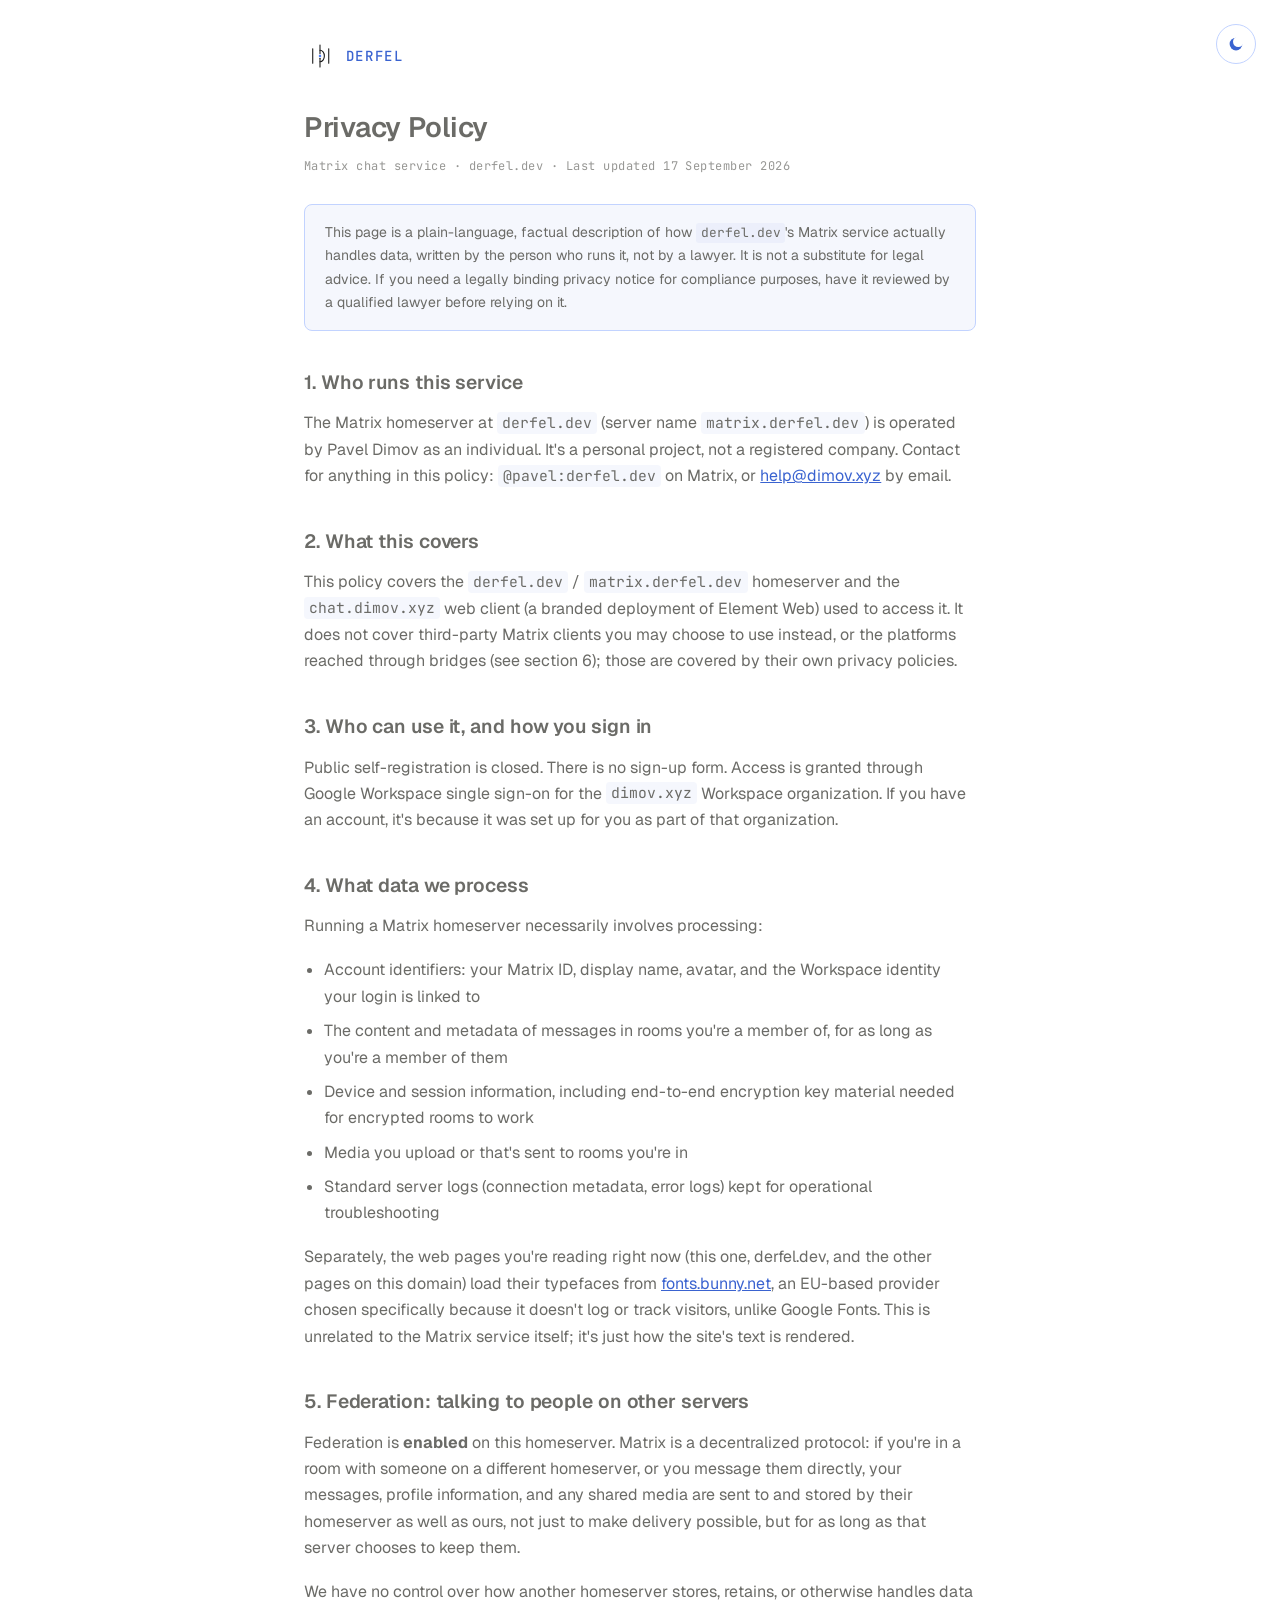
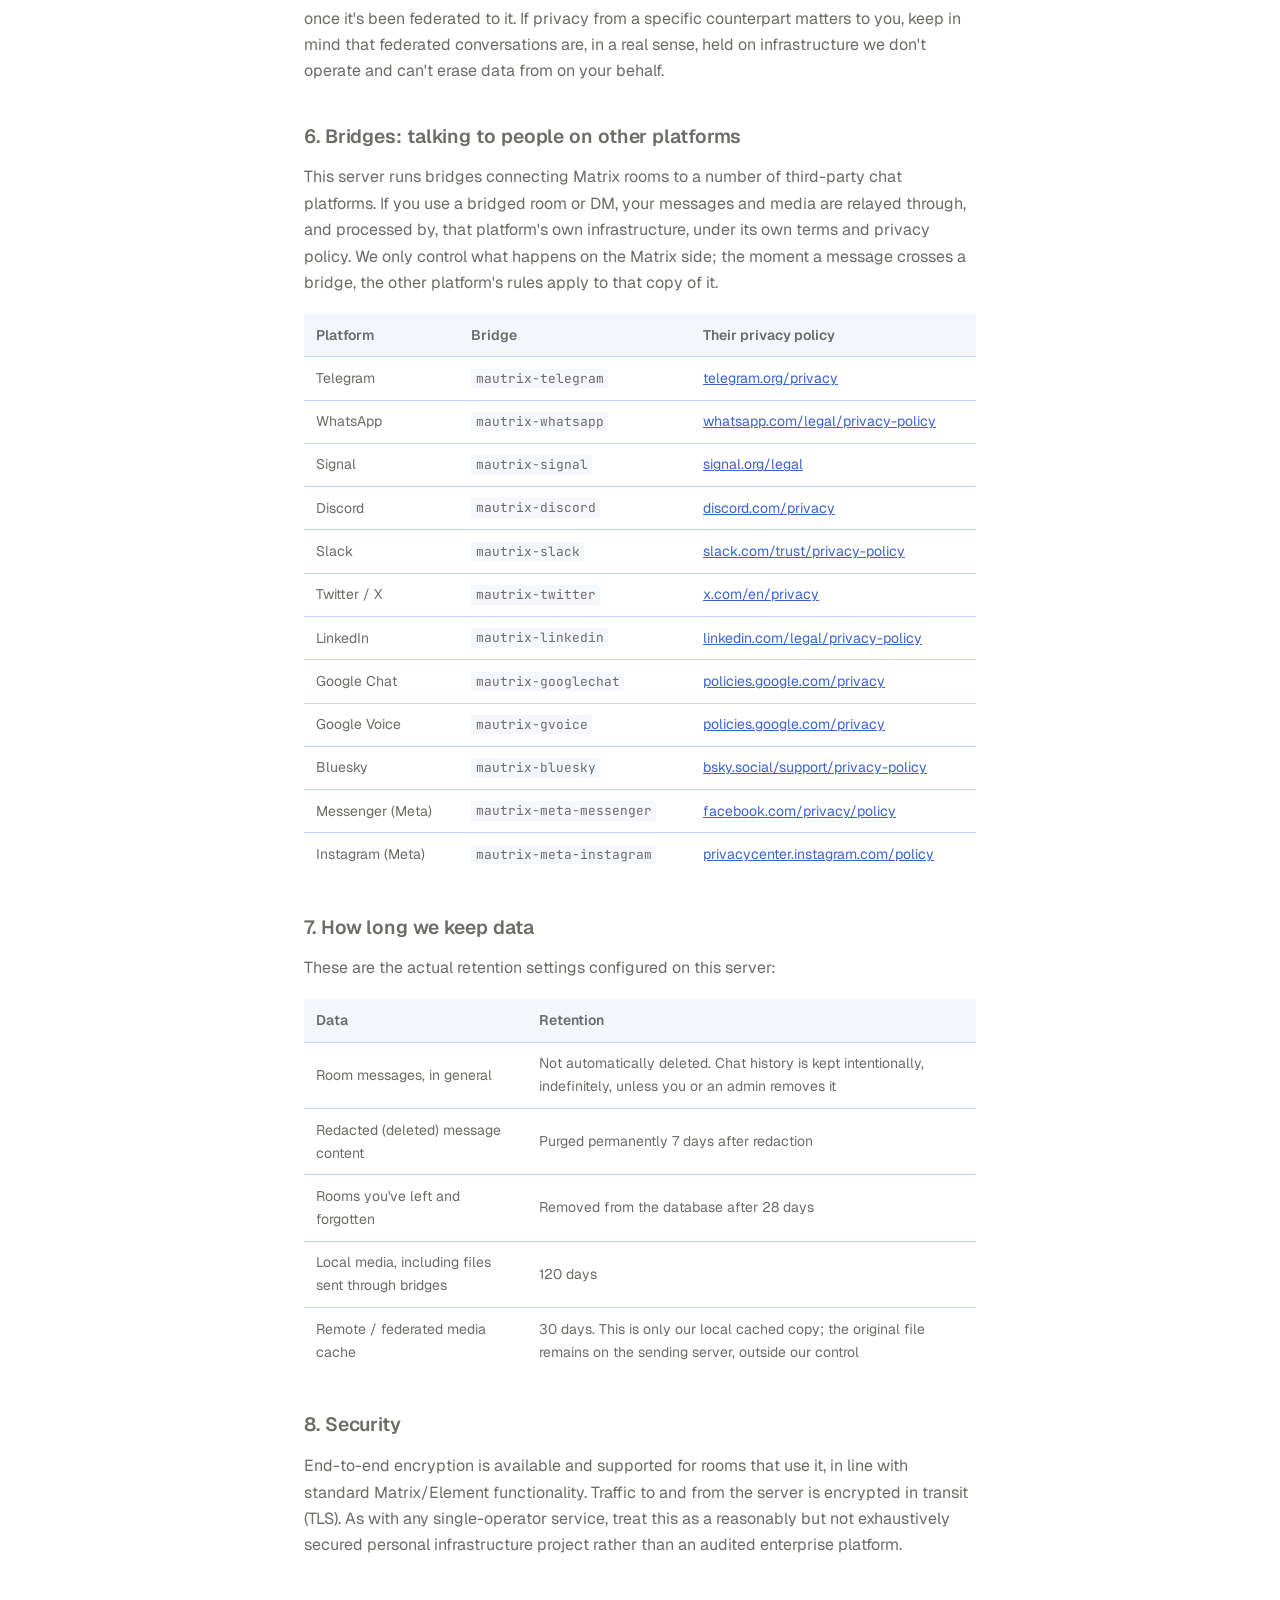
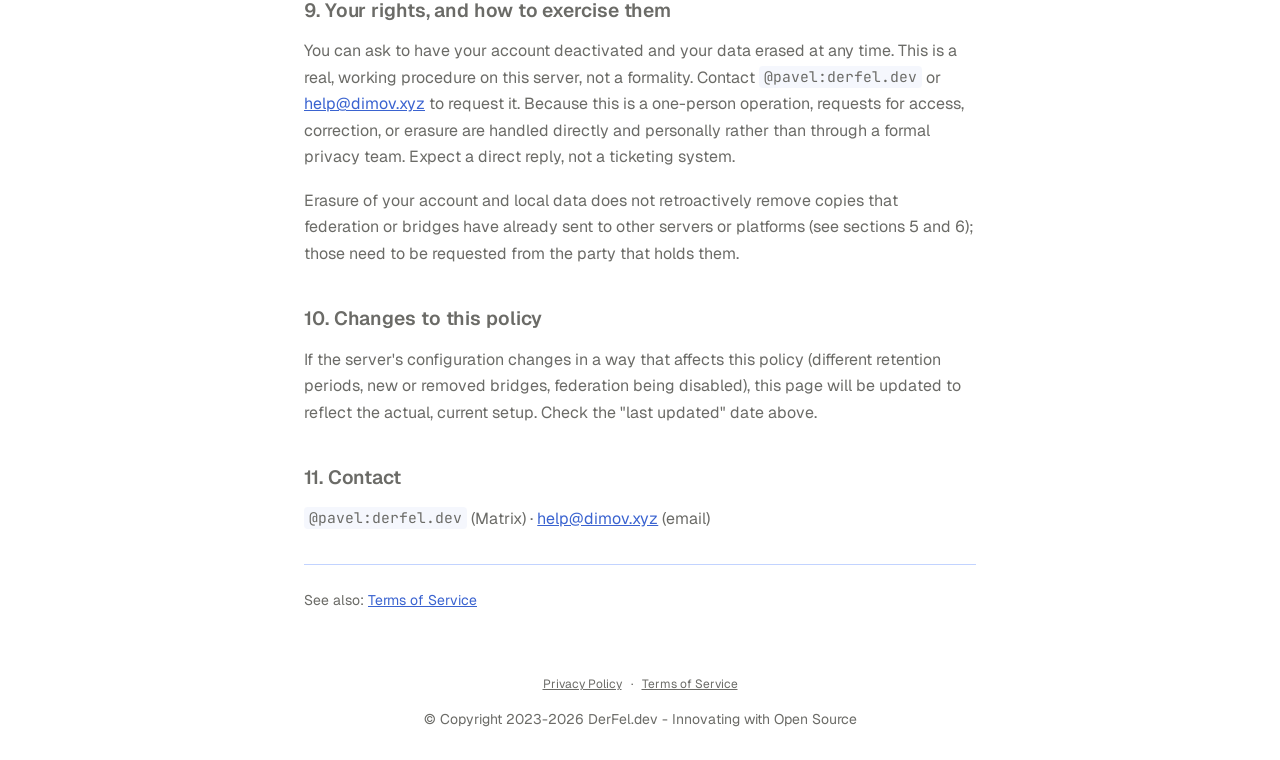
==== commit 013f4995: "Note fonts.bunny.net in Privacy Policy; replace em dashes with hyphens Adds a short note to the "Wha" ====
--- a/privacy-policy/index.html
+++ b/privacy-policy/index.html
@@ -5,7 +5,7 @@
     <meta charset="UTF-8">
     <meta name="viewport" content="width=device-width, initial-scale=1.0">
     <title>Privacy Policy | DERFEL Matrix Chat</title>
-    <meta name="description" content="Privacy Policy for the DERFEL Matrix homeserver at derfel.dev — federation, bridges, data retention, and how to request erasure.">
+    <meta name="description" content="Privacy Policy for the DERFEL Matrix homeserver at derfel.dev - federation, bridges, data retention, and how to request erasure.">
     <link rel="canonical" href="https://derfel.dev/privacy-policy/">
 
     <link rel="icon" type="image/svg+xml" href="/images/favicon.svg" media="(prefers-color-scheme: light)">
@@ -23,14 +23,14 @@
     <meta property="og:site_name" content="DERFEL">
     <meta property="og:type" content="website">
     <meta property="og:title" content="Privacy Policy | DERFEL Matrix Chat">
-    <meta property="og:description" content="How the DERFEL Matrix homeserver at derfel.dev handles your data — federation, bridges, retention, and erasure requests.">
+    <meta property="og:description" content="How the DERFEL Matrix homeserver at derfel.dev handles your data - federation, bridges, retention, and erasure requests.">
     <meta property="og:url" content="https://derfel.dev/privacy-policy/">
-    <meta property="og:image" content="https://derfel.dev/images/derfel-og.jpg">
+    <meta property="og:image" content="https://derfel.dev/images/derfel-og.png">
 
     <meta name="twitter:card" content="summary_large_image">
     <meta name="twitter:title" content="Privacy Policy | DERFEL Matrix Chat">
-    <meta name="twitter:description" content="How the DERFEL Matrix homeserver at derfel.dev handles your data — federation, bridges, retention, and erasure requests.">
-    <meta name="twitter:image" content="https://derfel.dev/images/derfel-og.jpg">
+    <meta name="twitter:description" content="How the DERFEL Matrix homeserver at derfel.dev handles your data - federation, bridges, retention, and erasure requests.">
+    <meta name="twitter:image" content="https://derfel.dev/images/derfel-og.png">
 
     <script type="application/ld+json">
     {
@@ -110,6 +110,13 @@
                 <li>Media you upload or that's sent to rooms you're in</li>
                 <li>Standard server logs (connection metadata, error logs) kept for operational troubleshooting</li>
             </ul>
+            <p>
+                Separately, the web pages you're reading right now (this one, derfel.dev, and the
+                other pages on this domain) load their typefaces from <a href="https://fonts.bunny.net" target="_blank" rel="noopener">fonts.bunny.net</a>,
+                an EU-based provider chosen specifically because it doesn't log or track visitors,
+                unlike Google Fonts. This is unrelated to the Matrix service itself; it's just how
+                the site's text is rendered.
+            </p>
 
             <h2>5. Federation: talking to people on other servers</h2>
             <p>
